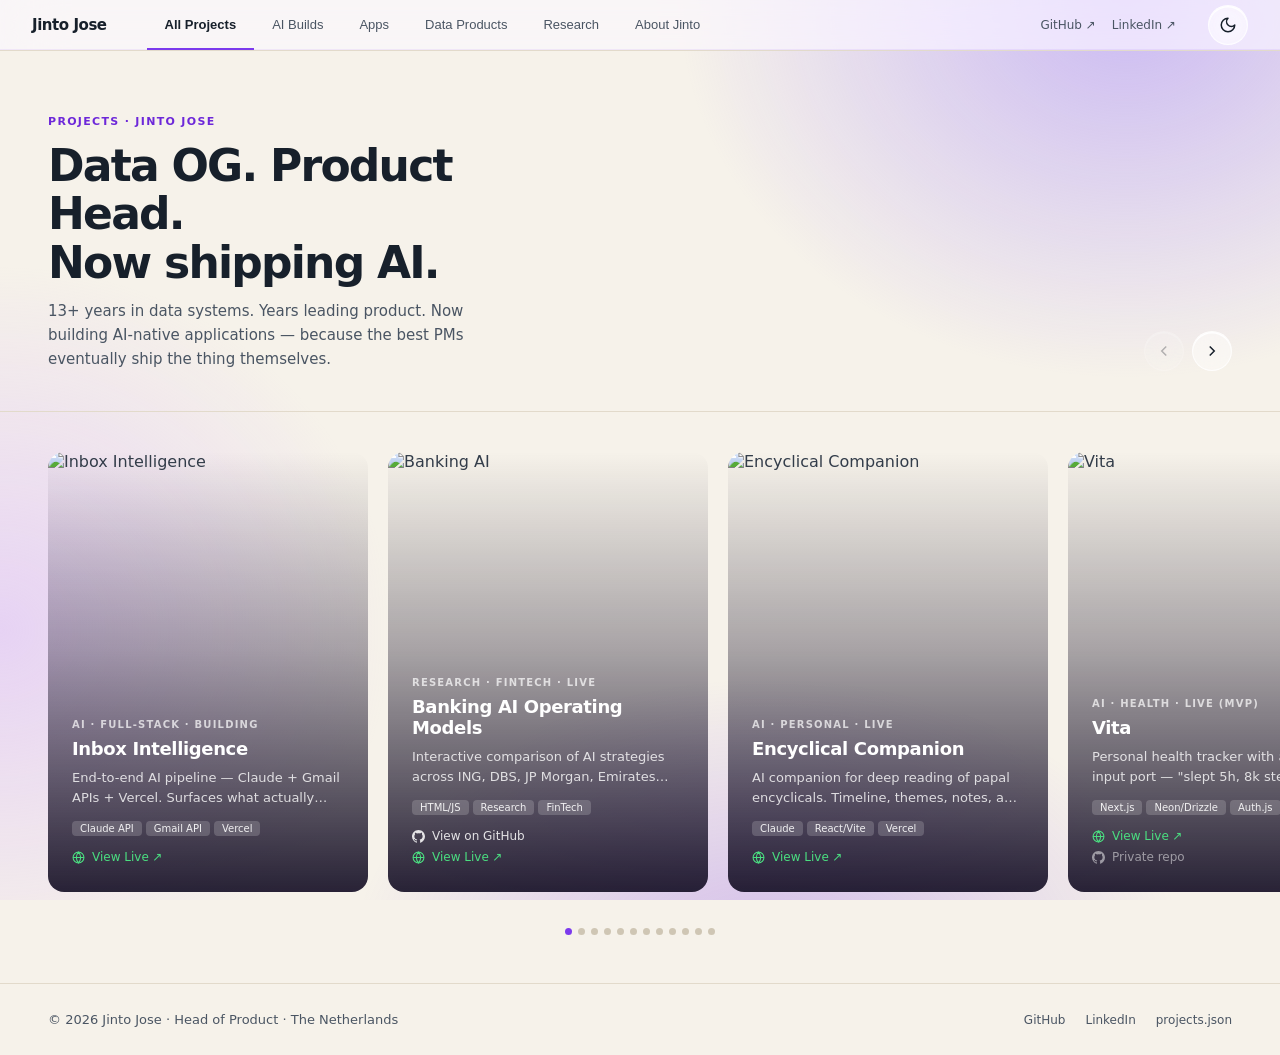
==== index.html @ 17888b18 "Apply Notio Spiritus Liquid Glass colour scheme with system-following light/dark toggle Recolour onl" ====
<!DOCTYPE html>
<html lang="en">
<head>
<meta charset="UTF-8">
<meta name="viewport" content="width=device-width, initial-scale=1.0">
<meta name="color-scheme" content="light dark">
<meta name="theme-color" content="#f6f2ea" media="(prefers-color-scheme: light)">
<meta name="theme-color" content="#0f0c18" media="(prefers-color-scheme: dark)">
<script>
(function(){var t;try{t=localStorage.getItem('jj-theme')}catch(e){}
if(t!=='light'&&t!=='dark')t=matchMedia('(prefers-color-scheme: dark)').matches?'dark':'light';
document.documentElement.setAttribute('data-theme',t);})();
</script>
<title>Jinto Jose — Portfolio</title>
<meta name="description" content="Head of Product · Data OG · AI-Native Builder. Portfolio of projects by Jinto Jose.">
<meta name="author" content="Jinto Jose">
<meta name="keywords" content="Head of Product, Data Product, AI, Machine Learning, Vercel, Claude API, FinTech, Netherlands, Portfolio">

<!-- Open Graph -->
<meta property="og:title" content="Jinto Jose — Portfolio">
<meta property="og:description" content="Head of Product with 13+ years in data. Now building AI-native applications with Claude API, Vercel and GitHub.">
<meta property="og:url" content="https://jintomjose.github.io">
<meta property="og:type" content="website">

<!-- Canonical -->
<link rel="canonical" href="https://jintomjose.github.io">

<!-- JSON-LD Structured Data -->
<script type="application/ld+json">
{
  "@context": "https://schema.org",
  "@graph": [
    {
      "@type": "Person",
      "@id": "https://jintomjose.github.io/#person",
      "name": "Jinto Jose",
      "jobTitle": "Head of Product",
      "description": "Head of Product with over 13 years in the data domain. Specialist in data product design, financial data systems, and AI-native application development.",
      "url": "https://jintomjose.github.io",
      "sameAs": [
        "https://github.com/jintomjose",
        "https://www.linkedin.com/in/jintojose"
      ],
      "knowsAbout": [
        "Data Product Design",
        "Product Management",
        "Financial Data Systems",
        "AI Application Development",
        "Claude API",
        "React",
        "Vercel",
        "Data Pipelines"
      ],
      "address": {
        "@type": "PostalAddress",
        "addressLocality": "The Netherlands",
        "addressCountry": "NL"
      }
    },
    {
      "@type": "ItemList",
      "name": "Jinto Jose — Projects",
      "description": "Portfolio of projects by Jinto Jose, Head of Product and AI-native builder.",
      "url": "https://jintomjose.github.io",
      "itemListElement": [
        {
          "@type": "ListItem",
          "position": 1,
          "item": {
            "@type": "SoftwareApplication",
            "name": "Inbox Intelligence",
            "description": "End-to-end AI pipeline that surfaces what actually matters from your inbox. Built with Claude API, Gmail API, and Vercel.",
            "applicationCategory": "AI Application",
            "operatingSystem": "Web",
            "url": "https://inbox-intelligence-testjj.vercel.app/",
            "author": { "@id": "https://jintomjose.github.io/#person" }
          }
        },
        {
          "@type": "ListItem",
          "position": 2,
          "item": {
            "@type": "SoftwareApplication",
            "name": "Banking AI Operating Models",
            "description": "Interactive research tool comparing AI Hub-and-Spoke operating models across ING, DBS, JP Morgan, Emirates NBD, Revolut, and Bank of America.",
            "applicationCategory": "Research Tool",
            "operatingSystem": "Web",
            "url": "https://banking-ai-comparison.vercel.app/",
            "codeRepository": "https://github.com/jintomjose/banking-ai-comparison",
            "author": { "@id": "https://jintomjose.github.io/#person" }
          }
        },
        {
          "@type": "ListItem",
          "position": 3,
          "item": {
            "@type": "SoftwareApplication",
            "name": "Encyclical Companion",
            "description": "AI-powered companion app for deep reading of papal encyclicals. Features timeline, themes, notes, and AI-powered study chat.",
            "applicationCategory": "AI Application",
            "operatingSystem": "Web",
            "url": "https://encyclical-companion.vercel.app/",
            "author": { "@id": "https://jintomjose.github.io/#person" }
          }
        },
        {
          "@type": "ListItem",
          "position": 4,
          "item": {
            "@type": "SoftwareApplication",
            "name": "Momentum",
            "description": "Habit tracker with one rule: only 3 habits. Constraint as product design for the over-optimised.",
            "applicationCategory": "Web Application",
            "operatingSystem": "Web",
            "url": "https://momentum-2-change.com",
            "author": { "@id": "https://jintomjose.github.io/#person" }
          }
        },
        {
          "@type": "ListItem",
          "position": 5,
          "item": {
            "@type": "SoftwareApplication",
            "name": "ReginaCaeliCreations",
            "description": "E-commerce site for a home baker selling rum-soaked Christmas plum cake, home-baked in The Hague. Hand-built static site on its own domain.",
            "applicationCategory": "Web Application",
            "operatingSystem": "Web",
            "url": "https://reginacaelicreations.com",
            "codeRepository": "https://github.com/jintomjose/ReginaCaeliCreations",
            "author": { "@id": "https://jintomjose.github.io/#person" }
          }
        },
        {
          "@type": "ListItem",
          "position": 6,
          "item": {
            "@type": "CreativeWork",
            "name": "Value at Risk — Data Product",
            "description": "Portfolio VaR as a consumable data product — discoverable, addressable, trustworthy, self-describing.",
            "codeRepository": "https://github.com/jintomjose/DataProduct-Value-At-Risk",
            "author": { "@id": "https://jintomjose.github.io/#person" }
          }
        },
        {
          "@type": "ListItem",
          "position": 7,
          "item": {
            "@type": "CreativeWork",
            "name": "Innovation Index for Dev Teams",
            "description": "Turns 'are we innovative?' into a measurable Product Owner KPI. Engineering culture as a data product.",
            "codeRepository": "https://github.com/jintomjose/DataProduct-Innovation-Index-4-DevTeams",
            "author": { "@id": "https://jintomjose.github.io/#person" }
          }
        },
        {
          "@type": "ListItem",
          "position": 8,
          "item": {
            "@type": "SoftwareApplication",
            "name": "Vita",
            "description": "Personal health tracker with a chat-first input port — plain sentences are parsed into structured data, then shown back as rings, trends and streaks.",
            "applicationCategory": "AI Application",
            "operatingSystem": "Web",
            "url": "https://vita-alpha-three.vercel.app",
            "author": { "@id": "https://jintomjose.github.io/#person" }
          }
        },
        {
          "@type": "ListItem",
          "position": 9,
          "item": {
            "@type": "SoftwareApplication",
            "name": "Womb Prayer Prep",
            "description": "Mobile-first PWA for a 280-day womb-prayer journey — a Malayalam devotional book transcribed and translated to English, fully bilingual, shared by two parents.",
            "applicationCategory": "Web Application",
            "operatingSystem": "Web",
            "url": "https://womb-prayer.web.app",
            "author": { "@id": "https://jintomjose.github.io/#person" }
          }
        },
        {
          "@type": "ListItem",
          "position": 10,
          "item": {
            "@type": "SoftwareApplication",
            "name": "Kids Crossword Puzzle",
            "description": "Trilingual crossword game for a family of three kids — English, Dutch and Malayalam, with difficulty tiers, image-and-audio clues, and a local leaderboard.",
            "applicationCategory": "GameApplication",
            "operatingSystem": "Web",
            "url": "https://kids-crossword-puzzle.vercel.app",
            "author": { "@id": "https://jintomjose.github.io/#person" }
          }
        }
      ]
    }
  ]
}
</script>
<style>
  /* THEME — Notio Spiritus Liquid Glass (Violet Light / Violet dark). Colours only; layout below is unchanged. */
  :root {
    color-scheme: light;
    --bg: #f6f2ea;
    --glow-1: rgba(167,139,250,.55); --glow-2: rgba(216,180,254,.50); --glow-3: rgba(124,58,237,.30);
    --bar: rgba(250,247,255,.66); --bar-hi: inset 0 -1px 0 rgba(124,58,237,.08);
    --line: #e2dacb; --line-strong: #cfc6b4;
    --strong: #17202b; --fg: #333d4a; --body: #4a5563; --tab: #4a5563; --tabh: #17202b;
    --accent: #7c3aed; --accent-text: #6d28d9;
    --glass: rgba(255,255,255,.45); --glass-line: rgba(255,255,255,.75); --glass-hi: inset 0 1.5px 0 rgba(255,255,255,.95);
    --afg: #17202b; --ahbg: #17202b; --ahfg: #fffdf8;
    --dot: #cfc6b4; --dot-on: #7c3aed;
    --tagbg: rgba(255,255,255,.18);
    --ov: linear-gradient(to bottom, transparent 0%, rgba(22,16,38,.35) 45%, rgba(22,16,38,.92) 100%);
    --pbg: #17202b; --pfg: #fffdf8; --pbg-h: #2e3a48;
    --sbg: rgba(255,253,248,.74); --sline: rgba(255,255,255,.85);
    --live: #4ade80;
  }
  @media (prefers-color-scheme: dark) {
    :root:not([data-theme="light"]) {
      color-scheme: dark;
      --bg: #0f0c18;
      --glow-1: rgba(124,58,237,.55); --glow-2: rgba(168,85,247,.32); --glow-3: rgba(91,33,182,.40);
      --bar: rgba(255,255,255,.10); --bar-hi: inset 0 -1px 0 rgba(255,255,255,.06);
      --line: rgba(255,255,255,.10); --line-strong: rgba(255,255,255,.18);
      --strong: #ffffff; --fg: #e5e7eb; --body: #aeb7c4; --tab: #aeb7c4; --tabh: #ffffff;
      --accent: #c084fc; --accent-text: #c084fc;
      --glass: rgba(255,255,255,.07); --glass-line: rgba(255,255,255,.16); --glass-hi: inset 0 1.5px 0 rgba(255,255,255,.22);
      --afg: #e5e7eb; --ahbg: #ffffff; --ahfg: #0f0c18;
      --dot: rgba(255,255,255,.20); --dot-on: #c084fc;
      --tagbg: rgba(192,132,252,.20);
      --ov: linear-gradient(to bottom, transparent 0%, rgba(15,12,24,.35) 45%, rgba(15,12,24,.92) 100%);
      --pbg: #ffffff; --pfg: #0f0c18; --pbg-h: #e5e7eb;
      --sbg: rgba(30,26,46,.66); --sline: rgba(255,255,255,.10);
    }
  }
  :root[data-theme="dark"] {
    color-scheme: dark;
    --bg: #0f0c18;
    --glow-1: rgba(124,58,237,.55); --glow-2: rgba(168,85,247,.32); --glow-3: rgba(91,33,182,.40);
    --bar: rgba(255,255,255,.10); --bar-hi: inset 0 -1px 0 rgba(255,255,255,.06);
    --line: rgba(255,255,255,.10); --line-strong: rgba(255,255,255,.18);
    --strong: #ffffff; --fg: #e5e7eb; --body: #aeb7c4; --tab: #aeb7c4; --tabh: #ffffff;
    --accent: #c084fc; --accent-text: #c084fc;
    --glass: rgba(255,255,255,.07); --glass-line: rgba(255,255,255,.16); --glass-hi: inset 0 1.5px 0 rgba(255,255,255,.22);
    --afg: #e5e7eb; --ahbg: #ffffff; --ahfg: #0f0c18;
    --dot: rgba(255,255,255,.20); --dot-on: #c084fc;
    --tagbg: rgba(192,132,252,.20);
    --ov: linear-gradient(to bottom, transparent 0%, rgba(15,12,24,.35) 45%, rgba(15,12,24,.92) 100%);
    --pbg: #ffffff; --pfg: #0f0c18; --pbg-h: #e5e7eb;
    --sbg: rgba(30,26,46,.66); --sline: rgba(255,255,255,.10);
  }

  * { box-sizing: border-box; margin: 0; padding: 0; }
  body { font-family: system-ui, -apple-system, sans-serif; background: var(--bg); color: var(--fg); }
  /* aurora field: three soft glows behind the page */
  body::before {
    content: ""; position: fixed; inset: 0; z-index: -1; pointer-events: none;
    background:
      radial-gradient(640px 540px at 88% 0%, var(--glow-1), transparent 70%),
      radial-gradient(560px 520px at 0% 70%, var(--glow-2), transparent 70%),
      radial-gradient(600px 420px at 60% 108%, var(--glow-3), transparent 70%);
  }
  a:focus-visible, button:focus-visible { outline: 3px solid var(--accent); outline-offset: 3px; border-radius: 6px; }

  /* TOPBAR */
  .p4-topbar {
    background: var(--bar);
    -webkit-backdrop-filter: blur(30px) saturate(1.6); backdrop-filter: blur(30px) saturate(1.6);
    border-bottom: 1px solid var(--line);
    box-shadow: var(--bar-hi);
    padding: 0 32px;
    display: flex;
    align-items: center;
    gap: 32px;
    position: sticky; top: 0; z-index: 100;
  }
  .p4-logo { font-size: 15px; font-weight: 800; padding: 16px 0; letter-spacing: -0.03em; margin-right: 8px; color: var(--strong); }
  .p4-tabs { display: flex; gap: 0; flex: 1; min-width: 0; overflow-x: auto; scrollbar-width: none; }
  .p4-tabs::-webkit-scrollbar { display: none; }
  .p4-tab {
    font-size: 13px; padding: 16px 18px; border: none; background: transparent;
    color: var(--tab); cursor: pointer; border-bottom: 2px solid transparent;
    transition: all 0.15s; white-space: nowrap;
  }
  .p4-tab:hover { color: var(--tabh); }
  .p4-tab.active { color: var(--strong); border-bottom-color: var(--accent); font-weight: 600; }
  .p4-topbar-right { display: flex; gap: 16px; margin-left: auto; align-items: center; }
  .p4-topbar-link { font-size: 12px; color: var(--tab); text-decoration: none; transition: color 0.15s; }
  .p4-topbar-link:hover { color: var(--tabh); }

  /* THEME TOGGLE */
  .p4-theme {
    width: 40px; height: 40px; border-radius: 50%; flex-shrink: 0;
    border: 1px solid var(--glass-line); background: var(--glass);
    -webkit-backdrop-filter: blur(18px) saturate(1.5); backdrop-filter: blur(18px) saturate(1.5);
    box-shadow: var(--glass-hi);
    display: flex; align-items: center; justify-content: center;
    cursor: pointer; color: var(--afg); transition: all 0.15s;
  }
  .p4-theme:hover { background: var(--ahbg); color: var(--ahfg); border-color: var(--ahbg); }
  .p4-theme .ic-sun, .p4-theme .ic-moon { display: none; }
  :root[data-theme="dark"] .p4-theme .ic-sun { display: block; }
  :root[data-theme="light"] .p4-theme .ic-moon { display: block; }

  /* HERO */
  .p4-hero {
    background: transparent;
    color: var(--fg);
    padding: 64px 48px 40px;
    display: flex;
    justify-content: space-between;
    align-items: flex-end;
    gap: 48px;
    border-bottom: 1px solid var(--line);
  }
  .p4-hero-left { max-width: 520px; }
  .p4-hero-label { font-size: 11px; text-transform: uppercase; letter-spacing: 0.12em; color: var(--accent-text); margin-bottom: 14px; font-weight: 600; }
  .p4-hero-h1 { font-size: 44px; font-weight: 700; letter-spacing: -0.04em; line-height: 1.1; color: var(--strong); }
  .p4-hero-p { font-size: 15px; color: var(--body); line-height: 1.6; margin-top: 12px; max-width: 440px; }
  .p4-hero-arrows { display: flex; gap: 8px; flex-shrink: 0; }
  .p4-arrow-btn {
    width: 40px; height: 40px; border-radius: 50%;
    border: 1px solid var(--glass-line); background: var(--glass);
    -webkit-backdrop-filter: blur(18px) saturate(1.5); backdrop-filter: blur(18px) saturate(1.5);
    box-shadow: var(--glass-hi);
    display: flex; align-items: center; justify-content: center;
    cursor: pointer; color: var(--afg);
    transition: all 0.15s;
  }
  .p4-arrow-btn:hover:not(:disabled) { background: var(--ahbg); color: var(--ahfg); border-color: var(--ahbg); }
  .p4-arrow-btn:disabled { opacity: 0.3; cursor: not-allowed; }

  /* CAROUSEL */
  .p4-carousel-wrap { padding: 40px 0 16px; overflow: hidden; }
  .p4-carousel-track {
    display: flex;
    gap: 20px;
    padding-left: 48px;
    transition: transform 0.4s cubic-bezier(0.25, 0.1, 0.25, 1);
    will-change: transform;
  }

  /* CARDS */
  .p4-gcard {
    flex-shrink: 0;
    width: 320px;
    border-radius: 16px;
    overflow: hidden;
    position: relative;
    min-height: 440px;
    cursor: default;
    display: block;
    text-decoration: none;
  }
  .p4-gcard img {
    position: absolute; inset: 0;
    width: 100%; height: 100%;
    object-fit: cover; object-position: center;
    transition: transform 0.4s ease;
  }
  .p4-gcard:hover img { transform: scale(1.05); }
  .p4-gcard-overlay {
    position: absolute; inset: 0;
    background: var(--ov);
  }
  .p4-gcard-body {
    position: absolute; bottom: 0; left: 0; right: 0;
    padding: 28px 24px;
    color: #fff;
  }
  .p4-gcard-type {
    font-size: 10px; text-transform: uppercase; letter-spacing: 0.12em;
    color: rgba(255,255,255,0.7); margin-bottom: 8px; font-weight: 600;
  }
  .p4-gcard-name { font-size: 18px; font-weight: 700; line-height: 1.2; margin-bottom: 8px; letter-spacing: -0.02em; }
  .p4-gcard-desc {
    font-size: 13px; color: rgba(255,255,255,0.8); line-height: 1.5; margin-bottom: 14px;
    display: -webkit-box; -webkit-line-clamp: 2; -webkit-box-orient: vertical; overflow: hidden;
  }
  .p4-gcard-stack { display: flex; flex-wrap: wrap; gap: 4px; margin-bottom: 14px; }
  .p4-gcard-tag { font-size: 10px; padding: 2px 8px; background: var(--tagbg); border-radius: 4px; color: rgba(255,255,255,0.9); backdrop-filter: blur(4px); }
  .p4-gcard-links { display: flex; flex-direction: column; gap: 7px; }
  .p4-gcard-cta {
    font-size: 12px; color: rgba(255,255,255,0.85); display: flex; align-items: center;
    gap: 7px; font-weight: 500; text-decoration: none; transition: color 0.15s;
  }
  .p4-gcard-cta:hover { color: #fff; }
  .p4-gcard-cta svg { flex-shrink: 0; transition: transform 0.2s; }
  .p4-gcard-cta:hover svg { transform: translateX(3px); }
  .p4-gcard-cta.live { color: var(--live); }
  .p4-gcard-cta.live:hover { color: #86efac; }
  .p4-gcard-cta.dim { color: rgba(255,255,255,0.5); cursor: default; pointer-events: none; }

  /* DOTS */
  .p4-dots { display: flex; justify-content: center; gap: 6px; padding: 20px 0 48px; }
  .p4-dot-btn { width: 7px; height: 7px; border-radius: 50%; border: none; background: var(--dot); cursor: pointer; padding: 0; transition: background 0.2s; }
  .p4-dot-btn.active { background: var(--dot-on); }

  /* FOOTER */
  .p4-footer {
    border-top: 1px solid var(--line);
    padding: 28px 48px;
    display: flex;
    justify-content: space-between;
    align-items: center;
  }
  .p4-footer-name { font-size: 13px; color: var(--tab); }
  .p4-footer-links { display: flex; gap: 20px; }
  .p4-footer-link { font-size: 12px; color: var(--tab); text-decoration: none; transition: color 0.15s; }
  .p4-footer-link:hover { color: var(--tabh); }

  /* ABOUT PANEL */
  .about-panel { display: none; padding: 80px 48px; max-width: 860px; }
  .about-panel.visible { display: block; }
  .about-kicker { font-size: 11px; text-transform: uppercase; letter-spacing: 0.14em; color: var(--accent-text); font-weight: 600; margin-bottom: 20px; }
  .about-name { font-size: 52px; font-weight: 800; letter-spacing: -0.04em; color: var(--strong); line-height: 1; margin-bottom: 8px; }
  .about-title { font-size: 18px; color: var(--body); font-weight: 400; margin-bottom: 40px; letter-spacing: -0.01em; }
  .about-divider { width: 40px; height: 2px; background: var(--accent); margin-bottom: 40px; }
  .about-bio { font-size: 17px; color: var(--body); line-height: 1.75; max-width: 620px; margin-bottom: 20px; }
  .about-bio strong { color: var(--strong); font-weight: 600; }
  .about-links { display: flex; gap: 12px; margin-top: 48px; flex-wrap: wrap; }
  .about-link {
    display: inline-flex; align-items: center; gap: 8px;
    padding: 12px 20px; border-radius: 8px; font-size: 13px; font-weight: 600;
    text-decoration: none; transition: all 0.15s; letter-spacing: -0.01em;
  }
  .about-link.primary { background: var(--pbg); color: var(--pfg); }
  .about-link.primary:hover { background: var(--pbg-h); }
  .about-link.secondary { background: var(--sbg); color: var(--body); border: 1px solid var(--sline); -webkit-backdrop-filter: blur(24px) saturate(1.4); backdrop-filter: blur(24px) saturate(1.4); }
  .about-link.secondary:hover { border-color: var(--line-strong); color: var(--strong); }
  .about-stats { display: flex; gap: 40px; margin-top: 56px; padding-top: 40px; border-top: 1px solid var(--line); }
  .about-stat-n { font-size: 36px; font-weight: 800; color: var(--strong); letter-spacing: -0.04em; line-height: 1; }
  .about-stat-l { font-size: 12px; color: var(--tab); margin-top: 6px; text-transform: uppercase; letter-spacing: 0.08em; }

  /* ACCESSIBILITY FALLBACKS */
  @media (prefers-reduced-transparency: reduce) {
    .p4-topbar, .p4-theme, .p4-arrow-btn, .about-link.secondary { -webkit-backdrop-filter: none; backdrop-filter: none; }
    .p4-topbar { background: var(--bg); }
  }
  @media (prefers-contrast: more) {
    .p4-theme, .p4-arrow-btn { background: var(--bg); border-color: var(--strong); }
    .p4-tab, .p4-topbar-link, .p4-footer-name, .p4-footer-link { color: var(--strong); }
  }
  @media (prefers-reduced-motion: reduce) {
    .p4-carousel-track, .p4-gcard img, .p4-gcard-cta svg { transition: none; }
  }

  /* MOBILE */
  @media (max-width: 640px) {
    .p4-topbar { padding: 0 16px; gap: 12px; }
    .p4-tabs { overflow-x: auto; scrollbar-width: none; -webkit-overflow-scrolling: touch; }
    .p4-tabs::-webkit-scrollbar { display: none; }
    .p4-tab { padding: 14px 12px; font-size: 12px; white-space: nowrap; }
    .p4-topbar-right { display: none; }
    .p4-theme { margin-left: auto; }

    .p4-hero { flex-direction: column; align-items: flex-start; padding: 32px 20px 24px; gap: 20px; }
    .p4-hero-h1 { font-size: 28px; }
    .p4-hero-p { font-size: 14px; }
    .p4-hero-arrows { align-self: flex-end; }

    .p4-carousel-wrap { padding: 24px 0 8px; }
    .p4-carousel-track { padding-left: 20px; gap: 12px; }
    .p4-gcard { width: calc(100vw - 48px); min-height: 380px; }

    .p4-footer { flex-direction: column; align-items: flex-start; gap: 12px; padding: 20px 20px; }

    .about-panel { padding: 40px 20px; }
    .about-name { font-size: 36px; }
    .about-bio { font-size: 15px; }
    .about-stats { flex-wrap: wrap; gap: 24px; }
    .about-stat-n { font-size: 28px; }
    .about-links { flex-direction: column; }
    .about-link { justify-content: center; }
  }
</style>
</head>
<body>

<!-- TOPBAR -->
<header role="banner">
<nav class="p4-topbar" aria-label="Main navigation">
  <div class="p4-logo">Jinto Jose</div>
  <div class="p4-tabs">
    <button class="p4-tab active" onclick="p4filter('all',this)">All Projects</button>
    <button class="p4-tab" onclick="p4filter('ai',this)">AI Builds</button>
    <button class="p4-tab" onclick="p4filter('web',this)">Apps</button>
    <button class="p4-tab" onclick="p4filter('data',this)">Data Products</button>
    <button class="p4-tab" onclick="p4filter('research',this)">Research</button>
    <button class="p4-tab" onclick="showAbout(this)">About Jinto</button>
  </div>
  <div class="p4-topbar-right">
    <a class="p4-topbar-link" href="https://github.com/jintomjose" target="_blank" rel="noopener" aria-label="Jinto Jose on GitHub">GitHub ↗</a>
    <a class="p4-topbar-link" href="https://www.linkedin.com/in/jintojose" target="_blank" rel="noopener" aria-label="Jinto Jose on LinkedIn">LinkedIn ↗</a>
  </div>
  <button class="p4-theme" id="p4-theme" type="button" aria-label="Switch theme">
    <svg class="ic-sun" width="18" height="18" viewBox="0 0 24 24" fill="none" stroke="currentColor" stroke-width="2" stroke-linecap="round" stroke-linejoin="round" aria-hidden="true"><circle cx="12" cy="12" r="4"/><path d="M12 2v2M12 20v2M4.93 4.93l1.41 1.41M17.66 17.66l1.41 1.41M2 12h2M20 12h2M4.93 19.07l1.41-1.41M17.66 6.34l1.41-1.41"/></svg>
    <svg class="ic-moon" width="18" height="18" viewBox="0 0 24 24" fill="none" stroke="currentColor" stroke-width="2" stroke-linecap="round" stroke-linejoin="round" aria-hidden="true"><path d="M12 3a6 6 0 0 0 9 9 9 9 0 1 1-9-9Z"/></svg>
  </button>
</nav>
</header>

<!-- HERO -->
<main id="main-content">
<section class="p4-hero" aria-label="Introduction">
  <div class="p4-hero-left">
    <p class="p4-hero-label">Projects · Jinto Jose</p>
    <h1 class="p4-hero-h1">Data OG. Product Head.<br>Now shipping AI.</h1>
    <p class="p4-hero-p">13+ years in data systems. Years leading product. Now building AI-native applications — because the best PMs eventually ship the thing themselves.</p>
  </div>
  <div class="p4-hero-arrows">
    <button class="p4-arrow-btn" id="p4-prev" onclick="p4scroll(-1)" disabled>
      <svg width="18" height="18" viewBox="0 0 24 24" fill="none" stroke="currentColor" stroke-width="2"><polyline points="15 18 9 12 15 6"/></svg>
    </button>
    <button class="p4-arrow-btn" id="p4-next" onclick="p4scroll(1)">
      <svg width="18" height="18" viewBox="0 0 24 24" fill="none" stroke="currentColor" stroke-width="2"><polyline points="9 18 15 12 9 6"/></svg>
    </button>
  </div>
</section>

<!-- CAROUSEL -->
<section aria-label="Project portfolio" class="p4-carousel-wrap">
  <ol class="p4-carousel-track" id="p4track" aria-label="Projects list">

    <!-- Inbox Intelligence -->
    <div class="p4-gcard" data-cat="ai">
      <img src="https://images.unsplash.com/photo-1557200134-90327ee9fafa?w=640&q=80" alt="Inbox Intelligence" loading="lazy"/>
      <div class="p4-gcard-overlay"></div>
      <div class="p4-gcard-body">
        <div class="p4-gcard-type">AI · Full-Stack · Building</div>
        <div class="p4-gcard-name">Inbox Intelligence</div>
        <div class="p4-gcard-desc">End-to-end AI pipeline — Claude + Gmail APIs + Vercel. Surfaces what actually matters from your inbox.</div>
        <div class="p4-gcard-stack">
          <span class="p4-gcard-tag">Claude API</span><span class="p4-gcard-tag">Gmail API</span><span class="p4-gcard-tag">Vercel</span>
        </div>
        <div class="p4-gcard-links">
          <a class="p4-gcard-cta live" href="https://inbox-intelligence-testjj.vercel.app/" target="_blank">
            <svg width="13" height="13" viewBox="0 0 24 24" fill="none" stroke="currentColor" stroke-width="2"><circle cx="12" cy="12" r="10"/><line x1="2" y1="12" x2="22" y2="12"/><path d="M12 2a15.3 15.3 0 0 1 4 10 15.3 15.3 0 0 1-4 10 15.3 15.3 0 0 1-4-10 15.3 15.3 0 0 1 4-10z"/></svg>
            View Live ↗
          </a>
        </div>
      </div>
    </div>

    <!-- Banking AI -->
    <div class="p4-gcard" data-cat="research">
      <img src="https://images.unsplash.com/photo-1554224155-6726b3ff858f?w=640&q=80" alt="Banking AI" loading="lazy"/>
      <div class="p4-gcard-overlay"></div>
      <div class="p4-gcard-body">
        <div class="p4-gcard-type">Research · FinTech · Live</div>
        <div class="p4-gcard-name">Banking AI Operating Models</div>
        <div class="p4-gcard-desc">Interactive comparison of AI strategies across ING, DBS, JP Morgan, Emirates NBD, Revolut & BofA.</div>
        <div class="p4-gcard-stack">
          <span class="p4-gcard-tag">HTML/JS</span><span class="p4-gcard-tag">Research</span><span class="p4-gcard-tag">FinTech</span>
        </div>
        <div class="p4-gcard-links">
          <a class="p4-gcard-cta" href="https://github.com/jintomjose/banking-ai-comparison" target="_blank">
            <svg width="13" height="13" viewBox="0 0 24 24" fill="currentColor"><path d="M12 0C5.37 0 0 5.37 0 12c0 5.3 3.44 9.8 8.2 11.38.6.1.82-.26.82-.58v-2.02c-3.34.72-4.04-1.6-4.04-1.6-.54-1.38-1.33-1.74-1.33-1.74-1.08-.74.08-.72.08-.72 1.2.08 1.83 1.23 1.83 1.23 1.06 1.82 2.8 1.3 3.48.99.1-.77.42-1.3.76-1.6-2.67-.3-5.47-1.33-5.47-5.93 0-1.3.47-2.38 1.23-3.22-.12-.3-.53-1.52.12-3.18 0 0 1-.32 3.3 1.23a11.5 11.5 0 0 1 3-.4c1.02 0 2.04.13 3 .4 2.28-1.55 3.28-1.23 3.28-1.23.66 1.66.24 2.88.12 3.18.77.84 1.23 1.92 1.23 3.22 0 4.6-2.8 5.63-5.48 5.92.43.37.82 1.1.82 2.22v3.3c0 .32.22.7.83.57C20.56 21.8 24 17.3 24 12c0-6.63-5.37-12-12-12z"/></svg>
            View on GitHub
          </a>
          <a class="p4-gcard-cta live" href="https://banking-ai-comparison.vercel.app/" target="_blank">
            <svg width="13" height="13" viewBox="0 0 24 24" fill="none" stroke="currentColor" stroke-width="2"><circle cx="12" cy="12" r="10"/><line x1="2" y1="12" x2="22" y2="12"/><path d="M12 2a15.3 15.3 0 0 1 4 10 15.3 15.3 0 0 1-4 10 15.3 15.3 0 0 1-4-10 15.3 15.3 0 0 1 4-10z"/></svg>
            View Live ↗
          </a>
        </div>
      </div>
    </div>

    <!-- Encyclical Companion -->
    <div class="p4-gcard" data-cat="ai">
      <img src="https://images.unsplash.com/photo-1481627834876-b7833e8f5570?w=640&q=80" alt="Encyclical Companion" loading="lazy"/>
      <div class="p4-gcard-overlay"></div>
      <div class="p4-gcard-body">
        <div class="p4-gcard-type">AI · Personal · Live</div>
        <div class="p4-gcard-name">Encyclical Companion</div>
        <div class="p4-gcard-desc">AI companion for deep reading of papal encyclicals. Timeline, themes, notes, and AI-powered study chat.</div>
        <div class="p4-gcard-stack">
          <span class="p4-gcard-tag">Claude</span><span class="p4-gcard-tag">React/Vite</span><span class="p4-gcard-tag">Vercel</span>
        </div>
        <div class="p4-gcard-links">
          <a class="p4-gcard-cta live" href="https://encyclical-companion.vercel.app/" target="_blank">
            <svg width="13" height="13" viewBox="0 0 24 24" fill="none" stroke="currentColor" stroke-width="2"><circle cx="12" cy="12" r="10"/><line x1="2" y1="12" x2="22" y2="12"/><path d="M12 2a15.3 15.3 0 0 1 4 10 15.3 15.3 0 0 1-4 10 15.3 15.3 0 0 1-4-10 15.3 15.3 0 0 1 4-10z"/></svg>
            View Live ↗
          </a>
        </div>
      </div>
    </div>

    <!-- Vita -->
    <div class="p4-gcard" data-cat="ai">
      <img src="https://images.unsplash.com/photo-1552674605-db6ffd4facb5?w=640&q=80" alt="Vita" loading="lazy"/>
      <div class="p4-gcard-overlay"></div>
      <div class="p4-gcard-body">
        <div class="p4-gcard-type">AI · Health · Live (MVP)</div>
        <div class="p4-gcard-name">Vita</div>
        <div class="p4-gcard-desc">Personal health tracker with a chat-first input port — "slept 5h, 8k steps" is parsed into structured data, then shown back as rings, trends and streaks.</div>
        <div class="p4-gcard-stack">
          <span class="p4-gcard-tag">Next.js</span><span class="p4-gcard-tag">Neon/Drizzle</span><span class="p4-gcard-tag">Auth.js</span><span class="p4-gcard-tag">Vercel</span>
        </div>
        <div class="p4-gcard-links">
          <a class="p4-gcard-cta live" href="https://vita-alpha-three.vercel.app" target="_blank">
            <svg width="13" height="13" viewBox="0 0 24 24" fill="none" stroke="currentColor" stroke-width="2"><circle cx="12" cy="12" r="10"/><line x1="2" y1="12" x2="22" y2="12"/><path d="M12 2a15.3 15.3 0 0 1 4 10 15.3 15.3 0 0 1-4 10 15.3 15.3 0 0 1-4-10 15.3 15.3 0 0 1 4-10z"/></svg>
            View Live ↗
          </a>
          <a class="p4-gcard-cta dim">
            <svg width="13" height="13" viewBox="0 0 24 24" fill="currentColor"><path d="M12 0C5.37 0 0 5.37 0 12c0 5.3 3.44 9.8 8.2 11.38.6.1.82-.26.82-.58v-2.02c-3.34.72-4.04-1.6-4.04-1.6-.54-1.38-1.33-1.74-1.33-1.74-1.08-.74.08-.72.08-.72 1.2.08 1.83 1.23 1.83 1.23 1.06 1.82 2.8 1.3 3.48.99.1-.77.42-1.3.76-1.6-2.67-.3-5.47-1.33-5.47-5.93 0-1.3.47-2.38 1.23-3.22-.12-.3-.53-1.52.12-3.18 0 0 1-.32 3.3 1.23a11.5 11.5 0 0 1 3-.4c1.02 0 2.04.13 3 .4 2.28-1.55 3.28-1.23 3.28-1.23.66 1.66.24 2.88.12 3.18.77.84 1.23 1.92 1.23 3.22 0 4.6-2.8 5.63-5.48 5.92.43.37.82 1.1.82 2.22v3.3c0 .32.22.7.83.57C20.56 21.8 24 17.3 24 12c0-6.63-5.37-12-12-12z"/></svg>
            Private repo
          </a>
        </div>
      </div>
    </div>

    <!-- Value at Risk -->
    <div class="p4-gcard" data-cat="data">
      <img src="https://images.unsplash.com/photo-1611974789855-9c2a0a7236a3?w=640&q=80" alt="Value at Risk" loading="lazy"/>
      <div class="p4-gcard-overlay"></div>
      <div class="p4-gcard-body">
        <div class="p4-gcard-type">Data Product · Finance</div>
        <div class="p4-gcard-name">Value at Risk</div>
        <div class="p4-gcard-desc">Portfolio VaR as a consumable data product — discoverable, addressable, trustworthy, self-describing.</div>
        <div class="p4-gcard-stack">
          <span class="p4-gcard-tag">Data Product</span><span class="p4-gcard-tag">Finance</span><span class="p4-gcard-tag">Risk</span>
        </div>
        <div class="p4-gcard-links">
          <a class="p4-gcard-cta" href="https://github.com/jintomjose/DataProduct-Value-At-Risk" target="_blank">
            <svg width="13" height="13" viewBox="0 0 24 24" fill="currentColor"><path d="M12 0C5.37 0 0 5.37 0 12c0 5.3 3.44 9.8 8.2 11.38.6.1.82-.26.82-.58v-2.02c-3.34.72-4.04-1.6-4.04-1.6-.54-1.38-1.33-1.74-1.33-1.74-1.08-.74.08-.72.08-.72 1.2.08 1.83 1.23 1.83 1.23 1.06 1.82 2.8 1.3 3.48.99.1-.77.42-1.3.76-1.6-2.67-.3-5.47-1.33-5.47-5.93 0-1.3.47-2.38 1.23-3.22-.12-.3-.53-1.52.12-3.18 0 0 1-.32 3.3 1.23a11.5 11.5 0 0 1 3-.4c1.02 0 2.04.13 3 .4 2.28-1.55 3.28-1.23 3.28-1.23.66 1.66.24 2.88.12 3.18.77.84 1.23 1.92 1.23 3.22 0 4.6-2.8 5.63-5.48 5.92.43.37.82 1.1.82 2.22v3.3c0 .32.22.7.83.57C20.56 21.8 24 17.3 24 12c0-6.63-5.37-12-12-12z"/></svg>
            View on GitHub
          </a>
          <a class="p4-gcard-cta dim">
            <svg width="13" height="13" viewBox="0 0 24 24" fill="none" stroke="currentColor" stroke-width="2"><circle cx="12" cy="12" r="10"/><line x1="2" y1="12" x2="22" y2="12"/><path d="M12 2a15.3 15.3 0 0 1 4 10 15.3 15.3 0 0 1-4 10 15.3 15.3 0 0 1-4-10 15.3 15.3 0 0 1 4-10z"/></svg>
            No live deploy
          </a>
        </div>
      </div>
    </div>

    <!-- Daily PnL -->
    <div class="p4-gcard" data-cat="data">
      <img src="https://images.unsplash.com/photo-1543286386-713bdd548da4?w=640&q=80" alt="Daily PnL" loading="lazy"/>
      <div class="p4-gcard-overlay"></div>
      <div class="p4-gcard-body">
        <div class="p4-gcard-type">Data Product · Finance · Private</div>
        <div class="p4-gcard-name">Daily PnL</div>
        <div class="p4-gcard-desc">Real-time profit & loss as a self-describing data asset. Built for financial decision-makers, not analysts.</div>
        <div class="p4-gcard-stack">
          <span class="p4-gcard-tag">Data Product</span><span class="p4-gcard-tag">Analytics</span>
        </div>
        <div class="p4-gcard-links">
          <a class="p4-gcard-cta dim">
            <svg width="13" height="13" viewBox="0 0 24 24" fill="currentColor"><path d="M12 0C5.37 0 0 5.37 0 12c0 5.3 3.44 9.8 8.2 11.38.6.1.82-.26.82-.58v-2.02c-3.34.72-4.04-1.6-4.04-1.6-.54-1.38-1.33-1.74-1.33-1.74-1.08-.74.08-.72.08-.72 1.2.08 1.83 1.23 1.83 1.23 1.06 1.82 2.8 1.3 3.48.99.1-.77.42-1.3.76-1.6-2.67-.3-5.47-1.33-5.47-5.93 0-1.3.47-2.38 1.23-3.22-.12-.3-.53-1.52.12-3.18 0 0 1-.32 3.3 1.23a11.5 11.5 0 0 1 3-.4c1.02 0 2.04.13 3 .4 2.28-1.55 3.28-1.23 3.28-1.23.66 1.66.24 2.88.12 3.18.77.84 1.23 1.92 1.23 3.22 0 4.6-2.8 5.63-5.48 5.92.43.37.82 1.1.82 2.22v3.3c0 .32.22.7.83.57C20.56 21.8 24 17.3 24 12c0-6.63-5.37-12-12-12z"/></svg>
            Private repo
          </a>
          <a class="p4-gcard-cta dim">
            <svg width="13" height="13" viewBox="0 0 24 24" fill="none" stroke="currentColor" stroke-width="2"><circle cx="12" cy="12" r="10"/><line x1="2" y1="12" x2="22" y2="12"/><path d="M12 2a15.3 15.3 0 0 1 4 10 15.3 15.3 0 0 1-4 10 15.3 15.3 0 0 1-4-10 15.3 15.3 0 0 1 4-10z"/></svg>
            No live deploy
          </a>
        </div>
      </div>
    </div>

    <!-- Innovation Index -->
    <div class="p4-gcard" data-cat="data">
      <img src="https://images.unsplash.com/photo-1522071820081-009f0129c71c?w=640&q=80" alt="Innovation Index" loading="lazy"/>
      <div class="p4-gcard-overlay"></div>
      <div class="p4-gcard-body">
        <div class="p4-gcard-type">Data Product · Org Intelligence</div>
        <div class="p4-gcard-name">Innovation Index</div>
        <div class="p4-gcard-desc">Turns "are we innovative?" into a measurable Product Owner KPI. Engineering culture as a data product.</div>
        <div class="p4-gcard-stack">
          <span class="p4-gcard-tag">Data Product</span><span class="p4-gcard-tag">PO KPIs</span>
        </div>
        <div class="p4-gcard-links">
          <a class="p4-gcard-cta" href="https://github.com/jintomjose/DataProduct-Innovation-Index-4-DevTeams" target="_blank">
            <svg width="13" height="13" viewBox="0 0 24 24" fill="currentColor"><path d="M12 0C5.37 0 0 5.37 0 12c0 5.3 3.44 9.8 8.2 11.38.6.1.82-.26.82-.58v-2.02c-3.34.72-4.04-1.6-4.04-1.6-.54-1.38-1.33-1.74-1.33-1.74-1.08-.74.08-.72.08-.72 1.2.08 1.83 1.23 1.83 1.23 1.06 1.82 2.8 1.3 3.48.99.1-.77.42-1.3.76-1.6-2.67-.3-5.47-1.33-5.47-5.93 0-1.3.47-2.38 1.23-3.22-.12-.3-.53-1.52.12-3.18 0 0 1-.32 3.3 1.23a11.5 11.5 0 0 1 3-.4c1.02 0 2.04.13 3 .4 2.28-1.55 3.28-1.23 3.28-1.23.66 1.66.24 2.88.12 3.18.77.84 1.23 1.92 1.23 3.22 0 4.6-2.8 5.63-5.48 5.92.43.37.82 1.1.82 2.22v3.3c0 .32.22.7.83.57C20.56 21.8 24 17.3 24 12c0-6.63-5.37-12-12-12z"/></svg>
            View on GitHub
          </a>
          <a class="p4-gcard-cta dim">
            <svg width="13" height="13" viewBox="0 0 24 24" fill="none" stroke="currentColor" stroke-width="2"><circle cx="12" cy="12" r="10"/><line x1="2" y1="12" x2="22" y2="12"/><path d="M12 2a15.3 15.3 0 0 1 4 10 15.3 15.3 0 0 1-4 10 15.3 15.3 0 0 1-4-10 15.3 15.3 0 0 1 4-10z"/></svg>
            No live deploy
          </a>
        </div>
      </div>
    </div>

    <!-- Notio Spiritus -->
    <div class="p4-gcard" data-cat="web">
      <img src="https://notiospiritus.org/favicon.png" alt="Notio Spiritus" loading="lazy" style="object-fit:contain;background:#000;"/>
      <div class="p4-gcard-overlay"></div>
      <div class="p4-gcard-body">
        <div class="p4-gcard-type">App Studio · Netherlands</div>
        <div class="p4-gcard-name">Notio Spiritus</div>
        <div class="p4-gcard-desc">Independent app studio building EU-hosted, privacy-first products that respect your time and your data. Home of Momentum — more in the works.</div>
        <div class="p4-gcard-stack">
          <span class="p4-gcard-tag">App Studio</span><span class="p4-gcard-tag">Privacy-first</span><span class="p4-gcard-tag">EU-hosted</span>
        </div>
        <div class="p4-gcard-links">
          <a class="p4-gcard-cta live" href="https://notiospiritus.org" target="_blank">
            <svg width="13" height="13" viewBox="0 0 24 24" fill="none" stroke="currentColor" stroke-width="2"><circle cx="12" cy="12" r="10"/><line x1="2" y1="12" x2="22" y2="12"/><path d="M12 2a15.3 15.3 0 0 1 4 10 15.3 15.3 0 0 1-4 10 15.3 15.3 0 0 1-4-10 15.3 15.3 0 0 1 4-10z"/></svg>
            View Live ↗
          </a>
          <a class="p4-gcard-cta" href="https://www.instagram.com/notio.spiritus" target="_blank" style="color:rgba(255,255,255,0.7);">
            <svg width="13" height="13" viewBox="0 0 24 24" fill="none" stroke="currentColor" stroke-width="2" stroke-linecap="round" stroke-linejoin="round"><rect x="2" y="2" width="20" height="20" rx="5" ry="5"/><circle cx="12" cy="12" r="4"/><circle cx="17.5" cy="6.5" r="0.5" fill="currentColor" stroke="none"/></svg>
            Instagram ↗
          </a>
        </div>
      </div>
    </div>

    <!-- Momentum -->
    <div class="p4-gcard" data-cat="web">
      <img src="https://images.unsplash.com/photo-1544716278-ca5e3f4abd8c?w=640&q=80" alt="Momentum" loading="lazy"/>
      <div class="p4-gcard-overlay"></div>
      <div class="p4-gcard-body">
        <div class="p4-gcard-type">Web App · Productivity</div>
        <div class="p4-gcard-name">Momentum</div>
        <div class="p4-gcard-desc">Habit tracker with one rule: only 3 habits. Constraint as product design — now on a fully-owned stack (React · Supabase · Vercel), an installable PWA with an autonomous activation agent. A Notio Spiritus product.</div>
        <div class="p4-gcard-stack">
          <span class="p4-gcard-tag">React</span><span class="p4-gcard-tag">Supabase</span><span class="p4-gcard-tag">PWA</span><span class="p4-gcard-tag">Vercel</span>
        </div>
        <div class="p4-gcard-links">
          <a class="p4-gcard-cta live" href="https://momentum-2-change.com" target="_blank">
            <svg width="13" height="13" viewBox="0 0 24 24" fill="none" stroke="currentColor" stroke-width="2"><circle cx="12" cy="12" r="10"/><line x1="2" y1="12" x2="22" y2="12"/><path d="M12 2a15.3 15.3 0 0 1 4 10 15.3 15.3 0 0 1-4 10 15.3 15.3 0 0 1-4-10 15.3 15.3 0 0 1 4-10z"/></svg>
            View Live ↗
          </a>
          <a class="p4-gcard-cta" href="https://www.instagram.com/momentum.app.3" target="_blank" style="color:rgba(255,255,255,0.7);">
            <svg width="13" height="13" viewBox="0 0 24 24" fill="none" stroke="currentColor" stroke-width="2" stroke-linecap="round" stroke-linejoin="round"><rect x="2" y="2" width="20" height="20" rx="5" ry="5"/><circle cx="12" cy="12" r="4"/><circle cx="17.5" cy="6.5" r="0.5" fill="currentColor" stroke="none"/></svg>
            Instagram ↗
          </a>
        </div>
      </div>
    </div>

    <!-- ReginaCaeliCreations -->
    <div class="p4-gcard" data-cat="web">
      <img src="https://images.unsplash.com/photo-1578985545062-69928b1d9587?w=640&q=80" alt="ReginaCaeliCreations" loading="lazy"/>
      <div class="p4-gcard-overlay"></div>
      <div class="p4-gcard-body">
        <div class="p4-gcard-type">Web App · E-Commerce · Personal</div>
        <div class="p4-gcard-name">ReginaCaeliCreations</div>
        <div class="p4-gcard-desc">E-commerce site for a home baker — rum-soaked Christmas plum cake, home-baked in The Hague. Migrated off Base44 to a hand-built static site on its own domain. Real product, real user — and it's family.</div>
        <div class="p4-gcard-stack">
          <span class="p4-gcard-tag">Web App</span><span class="p4-gcard-tag">E-commerce</span><span class="p4-gcard-tag">Vercel</span>
        </div>
        <div class="p4-gcard-links">
          <a class="p4-gcard-cta" href="https://github.com/jintomjose/ReginaCaeliCreations" target="_blank">
            <svg width="13" height="13" viewBox="0 0 24 24" fill="currentColor"><path d="M12 0C5.37 0 0 5.37 0 12c0 5.3 3.44 9.8 8.2 11.38.6.1.82-.26.82-.58v-2.02c-3.34.72-4.04-1.6-4.04-1.6-.54-1.38-1.33-1.74-1.33-1.74-1.08-.74.08-.72.08-.72 1.2.08 1.83 1.23 1.83 1.23 1.06 1.82 2.8 1.3 3.48.99.1-.77.42-1.3.76-1.6-2.67-.3-5.47-1.33-5.47-5.93 0-1.3.47-2.38 1.23-3.22-.12-.3-.53-1.52.12-3.18 0 0 1-.32 3.3 1.23a11.5 11.5 0 0 1 3-.4c1.02 0 2.04.13 3 .4 2.28-1.55 3.28-1.23 3.28-1.23.66 1.66.24 2.88.12 3.18.77.84 1.23 1.92 1.23 3.22 0 4.6-2.8 5.63-5.48 5.92.43.37.82 1.1.82 2.22v3.3c0 .32.22.7.83.57C20.56 21.8 24 17.3 24 12c0-6.63-5.37-12-12-12z"/></svg>
            View on GitHub
          </a>
          <a class="p4-gcard-cta live" href="https://reginacaelicreations.com" target="_blank">
            <svg width="13" height="13" viewBox="0 0 24 24" fill="none" stroke="currentColor" stroke-width="2"><circle cx="12" cy="12" r="10"/><line x1="2" y1="12" x2="22" y2="12"/><path d="M12 2a15.3 15.3 0 0 1 4 10 15.3 15.3 0 0 1-4 10 15.3 15.3 0 0 1-4-10 15.3 15.3 0 0 1 4-10z"/></svg>
            View Live ↗
          </a>
          <a class="p4-gcard-cta" href="https://www.instagram.com/ReginaCaeliCreations" target="_blank" style="color:rgba(255,255,255,0.7);">
            <svg width="13" height="13" viewBox="0 0 24 24" fill="none" stroke="currentColor" stroke-width="2" stroke-linecap="round" stroke-linejoin="round"><rect x="2" y="2" width="20" height="20" rx="5" ry="5"/><circle cx="12" cy="12" r="4"/><circle cx="17.5" cy="6.5" r="0.5" fill="currentColor" stroke="none"/></svg>
            Instagram ↗
          </a>
        </div>
      </div>
    </div>

    <!-- Womb Prayer Prep -->
    <div class="p4-gcard" data-cat="web">
      <img src="https://images.unsplash.com/photo-1476703993599-0035a21b17a9?w=640&q=80" alt="Womb Prayer Prep" loading="lazy"/>
      <div class="p4-gcard-overlay"></div>
      <div class="p4-gcard-body">
        <div class="p4-gcard-type">App · Faith · Live</div>
        <div class="p4-gcard-name">Womb Prayer Prep</div>
        <div class="p4-gcard-desc">Mobile-first PWA for a 280-day womb-prayer journey — a Malayalam devotional book transcribed and translated to English, fully bilingual, two parents sharing one journey. Shipped and in use.</div>
        <div class="p4-gcard-stack">
          <span class="p4-gcard-tag">React/Vite</span><span class="p4-gcard-tag">TypeScript</span><span class="p4-gcard-tag">Firebase</span><span class="p4-gcard-tag">PWA</span>
        </div>
        <div class="p4-gcard-links">
          <a class="p4-gcard-cta live" href="https://womb-prayer.web.app" target="_blank">
            <svg width="13" height="13" viewBox="0 0 24 24" fill="none" stroke="currentColor" stroke-width="2"><circle cx="12" cy="12" r="10"/><line x1="2" y1="12" x2="22" y2="12"/><path d="M12 2a15.3 15.3 0 0 1 4 10 15.3 15.3 0 0 1-4 10 15.3 15.3 0 0 1-4-10 15.3 15.3 0 0 1 4-10z"/></svg>
            View Live ↗
          </a>
          <a class="p4-gcard-cta dim">
            <svg width="13" height="13" viewBox="0 0 24 24" fill="currentColor"><path d="M12 0C5.37 0 0 5.37 0 12c0 5.3 3.44 9.8 8.2 11.38.6.1.82-.26.82-.58v-2.02c-3.34.72-4.04-1.6-4.04-1.6-.54-1.38-1.33-1.74-1.33-1.74-1.08-.74.08-.72.08-.72 1.2.08 1.83 1.23 1.83 1.23 1.06 1.82 2.8 1.3 3.48.99.1-.77.42-1.3.76-1.6-2.67-.3-5.47-1.33-5.47-5.93 0-1.3.47-2.38 1.23-3.22-.12-.3-.53-1.52.12-3.18 0 0 1-.32 3.3 1.23a11.5 11.5 0 0 1 3-.4c1.02 0 2.04.13 3 .4 2.28-1.55 3.28-1.23 3.28-1.23.66 1.66.24 2.88.12 3.18.77.84 1.23 1.92 1.23 3.22 0 4.6-2.8 5.63-5.48 5.92.43.37.82 1.1.82 2.22v3.3c0 .32.22.7.83.57C20.56 21.8 24 17.3 24 12c0-6.63-5.37-12-12-12z"/></svg>
            Private repo
          </a>
        </div>
      </div>
    </div>

    <!-- Kids Crossword Puzzle -->
    <div class="p4-gcard" data-cat="web">
      <img src="https://images.unsplash.com/photo-1499332347742-4946bddc7d94?w=640&q=80" alt="Kids Crossword Puzzle" loading="lazy"/>
      <div class="p4-gcard-overlay"></div>
      <div class="p4-gcard-body">
        <div class="p4-gcard-type">App · Family · Live</div>
        <div class="p4-gcard-name">Kids Crossword Puzzle</div>
        <div class="p4-gcard-desc">Trilingual crossword game for a family of three kids — English, Dutch and Malayalam, with difficulty tiers, image-and-audio clues for the youngest, and a simple local leaderboard.</div>
        <div class="p4-gcard-stack">
          <span class="p4-gcard-tag">React</span><span class="p4-gcard-tag">Vite</span><span class="p4-gcard-tag">i18n</span>
        </div>
        <div class="p4-gcard-links">
          <a class="p4-gcard-cta live" href="https://kids-crossword-puzzle.vercel.app" target="_blank">
            <svg width="13" height="13" viewBox="0 0 24 24" fill="none" stroke="currentColor" stroke-width="2"><circle cx="12" cy="12" r="10"/><line x1="2" y1="12" x2="22" y2="12"/><path d="M12 2a15.3 15.3 0 0 1 4 10 15.3 15.3 0 0 1-4 10 15.3 15.3 0 0 1-4-10 15.3 15.3 0 0 1 4-10z"/></svg>
            View Live ↗
          </a>
          <a class="p4-gcard-cta dim">
            <svg width="13" height="13" viewBox="0 0 24 24" fill="currentColor"><path d="M12 0C5.37 0 0 5.37 0 12c0 5.3 3.44 9.8 8.2 11.38.6.1.82-.26.82-.58v-2.02c-3.34.72-4.04-1.6-4.04-1.6-.54-1.38-1.33-1.74-1.33-1.74-1.08-.74.08-.72.08-.72 1.2.08 1.83 1.23 1.83 1.23 1.06 1.82 2.8 1.3 3.48.99.1-.77.42-1.3.76-1.6-2.67-.3-5.47-1.33-5.47-5.93 0-1.3.47-2.38 1.23-3.22-.12-.3-.53-1.52.12-3.18 0 0 1-.32 3.3 1.23a11.5 11.5 0 0 1 3-.4c1.02 0 2.04.13 3 .4 2.28-1.55 3.28-1.23 3.28-1.23.66 1.66.24 2.88.12 3.18.77.84 1.23 1.92 1.23 3.22 0 4.6-2.8 5.63-5.48 5.92.43.37.82 1.1.82 2.22v3.3c0 .32.22.7.83.57C20.56 21.8 24 17.3 24 12c0-6.63-5.37-12-12-12z"/></svg>
            Private repo
          </a>
        </div>
      </div>
    </div>

  </ol>
</section>

<!-- DOTS -->
<div class="p4-dots" id="p4dots"></div>

<!-- ABOUT PANEL -->
<section class="about-panel" id="aboutPanel" aria-label="About Jinto Jose">
  <div class="about-kicker">Head of Product · The Netherlands · 2026</div>
  <div class="about-name">Jinto Jose</div>
  <div class="about-title">Head of Product &nbsp;·&nbsp; Data Domain &nbsp;·&nbsp; AI-Native Builder</div>
  <div class="about-divider"></div>

  <p class="about-bio">
    I spent <strong>over 13 years in the data domain</strong> — architecting pipelines, building financial data systems, and turning raw data into decisions. That gave me something most product people don't have: I think in systems, not features.
  </p>
  <p class="about-bio">
    From there I moved into <strong>product leadership</strong> — leading teams, shipping roadmaps, and bridging the gap between data intelligence and business outcomes across financial institutions and enterprise organisations.
  </p>
  <p class="about-bio">
    Now I'm in a third chapter: <strong>building AI-native applications</strong> from scratch. Claude API, Vercel, GitHub — the stack that makes a product person genuinely dangerous. I'm not just speccing products for engineers anymore. I'm shipping them myself.
  </p>

  <div class="about-links">
    <a class="about-link primary" href="https://github.com/jintomjose" target="_blank">
      <svg width="15" height="15" viewBox="0 0 24 24" fill="currentColor"><path d="M12 0C5.37 0 0 5.37 0 12c0 5.3 3.44 9.8 8.2 11.38.6.1.82-.26.82-.58v-2.02c-3.34.72-4.04-1.6-4.04-1.6-.54-1.38-1.33-1.74-1.33-1.74-1.08-.74.08-.72.08-.72 1.2.08 1.83 1.23 1.83 1.23 1.06 1.82 2.8 1.3 3.48.99.1-.77.42-1.3.76-1.6-2.67-.3-5.47-1.33-5.47-5.93 0-1.3.47-2.38 1.23-3.22-.12-.3-.53-1.52.12-3.18 0 0 1-.32 3.3 1.23a11.5 11.5 0 0 1 3-.4c1.02 0 2.04.13 3 .4 2.28-1.55 3.28-1.23 3.28-1.23.66 1.66.24 2.88.12 3.18.77.84 1.23 1.92 1.23 3.22 0 4.6-2.8 5.63-5.48 5.92.43.37.82 1.1.82 2.22v3.3c0 .32.22.7.83.57C20.56 21.8 24 17.3 24 12c0-6.63-5.37-12-12-12z"/></svg>
      View GitHub
    </a>
    <a class="about-link secondary" href="https://www.linkedin.com/in/jintojose" target="_blank">
      <svg width="15" height="15" viewBox="0 0 24 24" fill="currentColor"><path d="M20.447 20.452h-3.554v-5.569c0-1.328-.027-3.037-1.852-3.037-1.853 0-2.136 1.445-2.136 2.939v5.667H9.351V9h3.414v1.561h.046c.477-.9 1.637-1.85 3.37-1.85 3.601 0 4.267 2.37 4.267 5.455v6.286zM5.337 7.433a2.062 2.062 0 0 1-2.063-2.065 2.064 2.064 0 1 1 2.063 2.065zm1.782 13.019H3.555V9h3.564v11.452zM22.225 0H1.771C.792 0 0 .774 0 1.729v20.542C0 23.227.792 24 1.771 24h20.451C23.2 24 24 23.227 24 22.271V1.729C24 .774 23.2 0 22.222 0h.003z"/></svg>
      Connect on LinkedIn
    </a>
  </div>

  <div class="about-stats">
    <div>
      <div class="about-stat-n">13+</div>
      <div class="about-stat-l">Years in Data</div>
    </div>
    <div>
      <div class="about-stat-n">15</div>
      <div class="about-stat-l">Projects</div>
    </div>
    <div>
      <div class="about-stat-n">9</div>
      <div class="about-stat-l">Live Deployments</div>
    </div>
    <div>
      <div class="about-stat-n">4</div>
      <div class="about-stat-l">Domains</div>
    </div>
  </div>
</section>
</main>

<!-- FOOTER -->
<footer class="p4-footer" role="contentinfo">
  <small class="p4-footer-name">© 2026 Jinto Jose · Head of Product · The Netherlands</small>
  <div class="p4-footer-links">
    <a class="p4-footer-link" href="https://github.com/jintomjose" target="_blank" rel="noopener" aria-label="GitHub profile">GitHub</a>
    <a class="p4-footer-link" href="https://www.linkedin.com/in/jintojose" target="_blank" rel="noopener" aria-label="LinkedIn profile">LinkedIn</a>
    <a class="p4-footer-link" href="/projects.json" aria-label="Machine-readable projects data">projects.json</a>
  </div>
</footer>

<script>
let p4idx = 0;

function p4getCards() {
  return Array.from(document.querySelectorAll('#p4track .p4-gcard'))
    .filter(c => c.style.display !== 'none');
}

function p4cardWidth() { return 320 + 20; }

function p4update() {
  const track = document.getElementById('p4track');
  track.style.transform = `translateX(-${p4idx * p4cardWidth()}px)`;
  document.getElementById('p4-prev').disabled = p4idx === 0;
  const cards = p4getCards();
  document.getElementById('p4-next').disabled = p4idx >= cards.length - 3;
  document.querySelectorAll('.p4-dot-btn').forEach((d, i) => {
    d.classList.toggle('active', i === p4idx);
  });
}

function p4scroll(dir) {
  const cards = p4getCards();
  p4idx = Math.max(0, Math.min(p4idx + dir, cards.length - 1));
  p4update();
}

function p4initDots() {
  const cards = p4getCards();
  const dotsEl = document.getElementById('p4dots');
  dotsEl.innerHTML = '';
  cards.forEach((_, i) => {
    const d = document.createElement('button');
    d.className = 'p4-dot-btn' + (i === 0 ? ' active' : '');
    d.setAttribute('aria-label', `Go to project ${i + 1}`);
    d.onclick = () => { p4idx = i; p4update(); };
    dotsEl.appendChild(d);
  });
  p4idx = 0;
  p4update();
}

function showProjectView() {
  document.getElementById('aboutPanel').classList.remove('visible');
  document.querySelector('.p4-hero').style.display = '';
  document.querySelector('.p4-carousel-wrap').style.display = '';
  document.getElementById('p4dots').style.display = '';
}

function showAbout(btn) {
  document.querySelectorAll('.p4-tab').forEach(t => t.classList.remove('active'));
  btn.classList.add('active');
  document.querySelector('.p4-hero').style.display = 'none';
  document.querySelector('.p4-carousel-wrap').style.display = 'none';
  document.getElementById('p4dots').style.display = 'none';
  document.getElementById('aboutPanel').classList.add('visible');
}

function p4filter(cat, btn) {
  showProjectView();
  document.querySelectorAll('.p4-tab').forEach(t => t.classList.remove('active'));
  btn.classList.add('active');
  document.querySelectorAll('#p4track .p4-gcard').forEach(c => {
    c.style.display = (cat === 'all' || c.dataset.cat === cat) ? 'block' : 'none';
  });
  p4idx = 0;
  setTimeout(p4initDots, 10);
}

document.addEventListener('DOMContentLoaded', p4initDots);

// Theme toggle: follows the system setting until the visitor picks one
(function() {
  var root = document.documentElement, btn = document.getElementById('p4-theme');
  var mq = matchMedia('(prefers-color-scheme: dark)');
  function label() { btn.setAttribute('aria-label', root.getAttribute('data-theme') === 'dark' ? 'Switch to light theme' : 'Switch to dark theme'); }
  function stored() { try { var t = localStorage.getItem('jj-theme'); return t === 'light' || t === 'dark' ? t : null; } catch (e) { return null; } }
  btn.addEventListener('click', function() {
    var next = root.getAttribute('data-theme') === 'dark' ? 'light' : 'dark';
    root.setAttribute('data-theme', next);
    try { localStorage.setItem('jj-theme', next); } catch (e) {}
    label();
  });
  mq.addEventListener('change', function(e) {
    if (!stored()) { root.setAttribute('data-theme', e.matches ? 'dark' : 'light'); label(); }
  });
  label();
})();

// Touch swipe support
(function() {
  let startX = 0;
  const track = document.getElementById('p4track');
  track.addEventListener('touchstart', e => { startX = e.touches[0].clientX; }, { passive: true });
  track.addEventListener('touchend', e => {
    const dx = e.changedTouches[0].clientX - startX;
    if (Math.abs(dx) > 40) p4scroll(dx < 0 ? 1 : -1);
  }, { passive: true });
})();
</script>
</body>
</html>
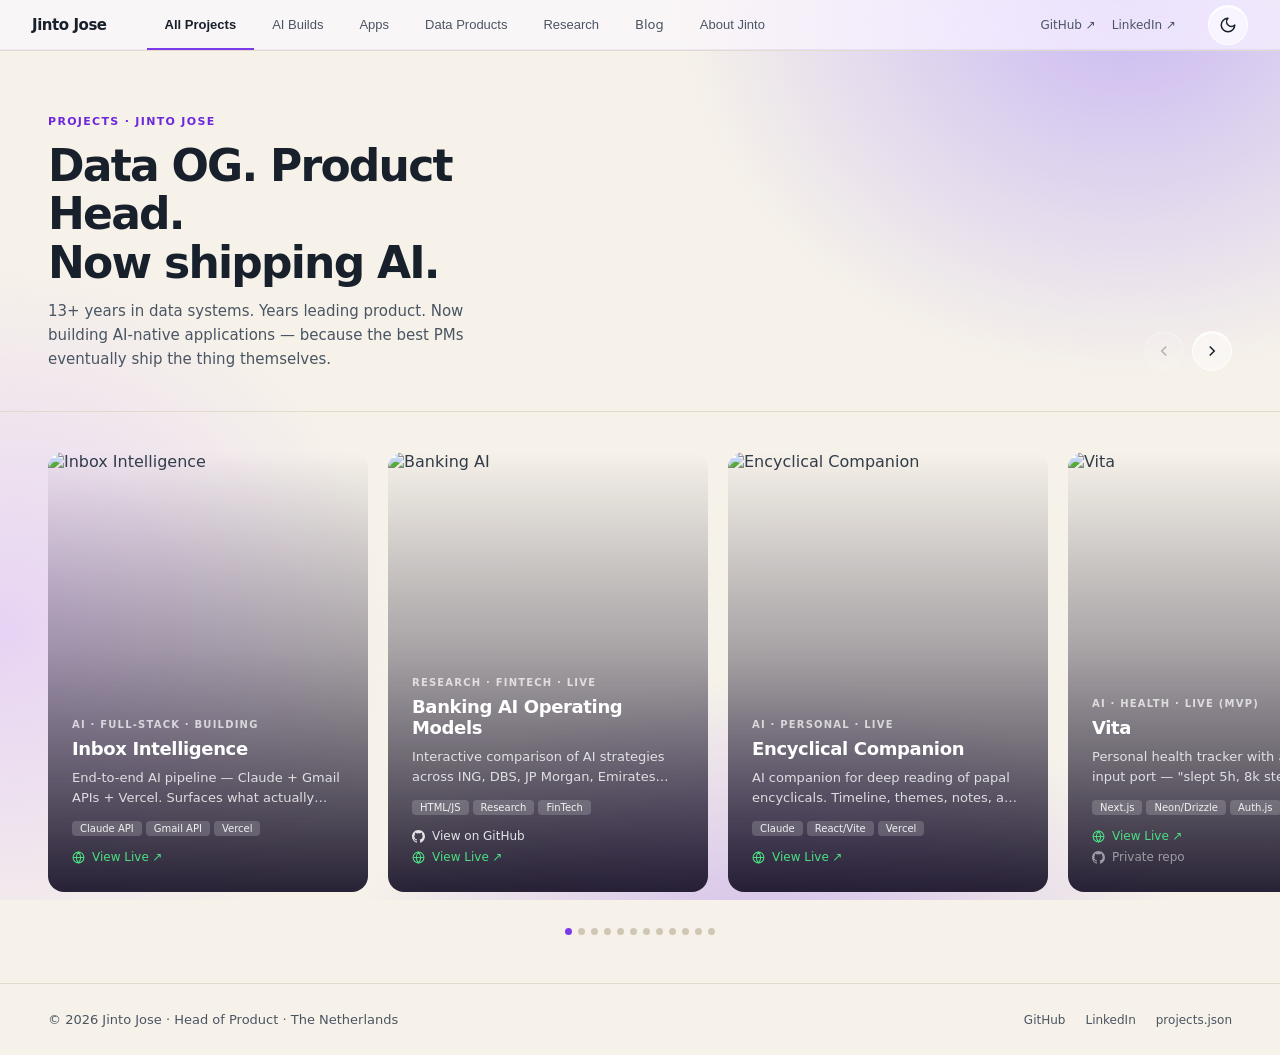
==== commit dab752b3: "Add blog scaffold: timeline archive, Markdown build, RSS - Blog tab on the portfolio linking to /blo" ====
--- a/index.html
+++ b/index.html
@@ -282,6 +282,7 @@
     color: var(--tab); cursor: pointer; border-bottom: 2px solid transparent;
     transition: all 0.15s; white-space: nowrap;
   }
+  a.p4-tab { text-decoration: none; }
   .p4-tab:hover { color: var(--tabh); }
   .p4-tab.active { color: var(--strong); border-bottom-color: var(--accent); font-weight: 600; }
   .p4-topbar-right { display: flex; gap: 16px; margin-left: auto; align-items: center; }
@@ -487,6 +488,7 @@
     <button class="p4-tab" onclick="p4filter('web',this)">Apps</button>
     <button class="p4-tab" onclick="p4filter('data',this)">Data Products</button>
     <button class="p4-tab" onclick="p4filter('research',this)">Research</button>
+    <a class="p4-tab" href="/blog/">Blog</a>
     <button class="p4-tab" onclick="showAbout(this)">About Jinto</button>
   </div>
   <div class="p4-topbar-right">
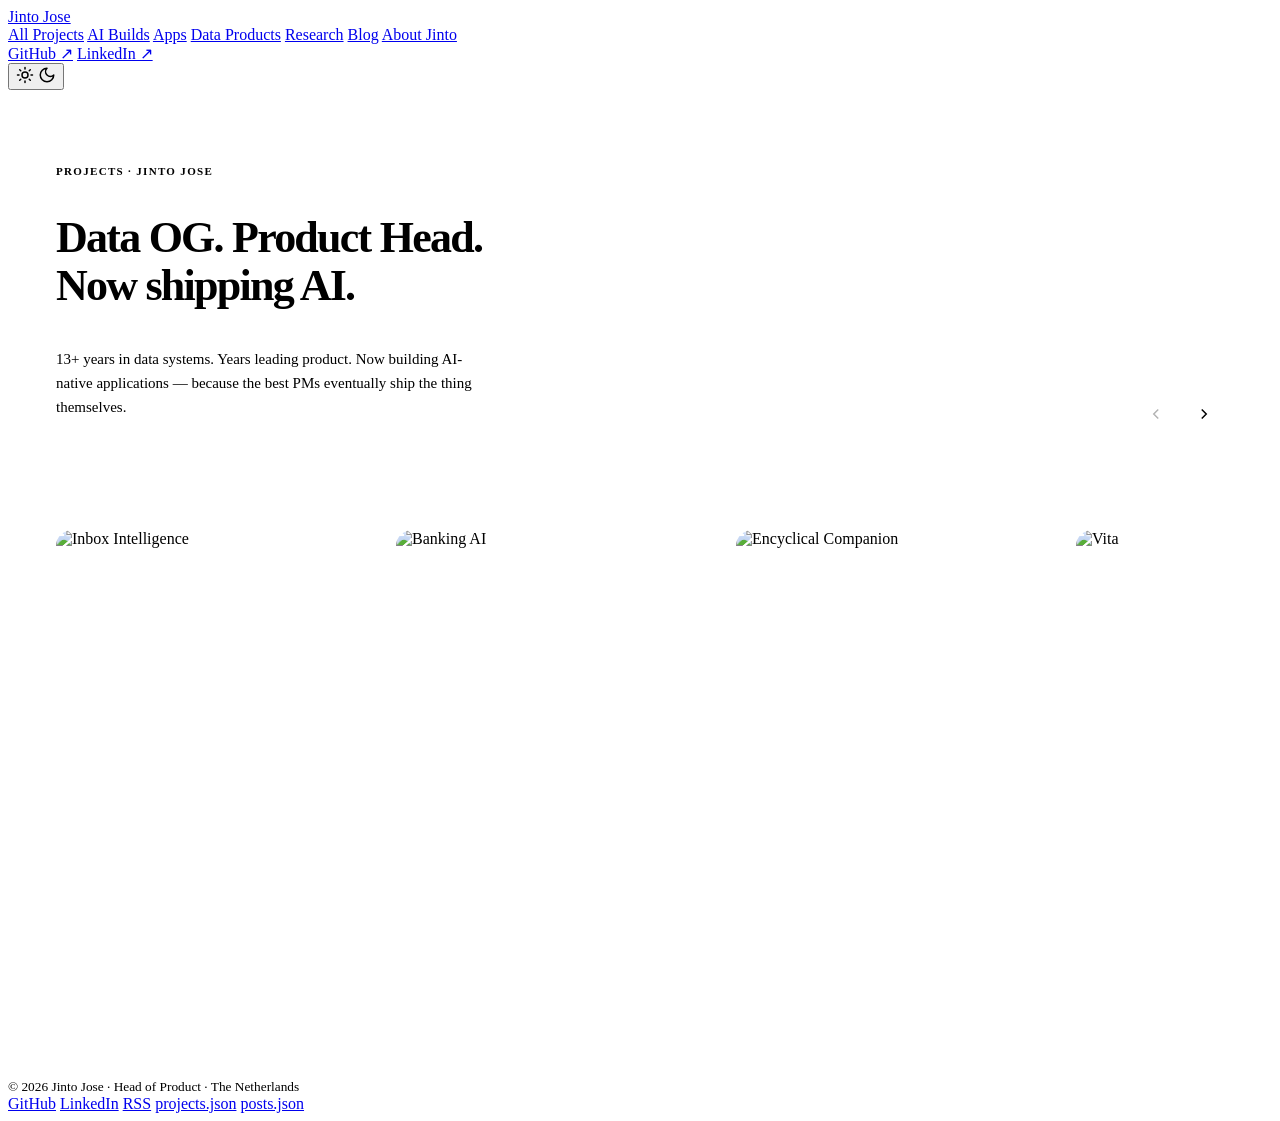
==== commit 43c1a10c: "Move the blog archive into a Blog tab on the main page - Blog is a tab like About: archive with pinn" ====
--- a/index.html
+++ b/index.html
@@ -24,6 +24,7 @@
 
 <!-- Canonical -->
 <link rel="canonical" href="https://jintomjose.github.io">
+<link rel="alternate" type="application/rss+xml" title="Jinto Jose — Blog" href="https://jintomjose.github.io/blog/feed.xml">
 
 <!-- JSON-LD Structured Data -->
 <script type="application/ld+json">
@@ -196,113 +197,9 @@
   ]
 }
 </script>
+<link rel="stylesheet" href="/assets/site.css">
+<script defer src="/assets/site.js"></script>
 <style>
-  /* THEME — Notio Spiritus Liquid Glass (Violet Light / Violet dark). Colours only; layout below is unchanged. */
-  :root {
-    color-scheme: light;
-    --bg: #f6f2ea;
-    --glow-1: rgba(167,139,250,.55); --glow-2: rgba(216,180,254,.50); --glow-3: rgba(124,58,237,.30);
-    --bar: rgba(250,247,255,.66); --bar-hi: inset 0 -1px 0 rgba(124,58,237,.08);
-    --line: #e2dacb; --line-strong: #cfc6b4;
-    --strong: #17202b; --fg: #333d4a; --body: #4a5563; --tab: #4a5563; --tabh: #17202b;
-    --accent: #7c3aed; --accent-text: #6d28d9;
-    --glass: rgba(255,255,255,.45); --glass-line: rgba(255,255,255,.75); --glass-hi: inset 0 1.5px 0 rgba(255,255,255,.95);
-    --afg: #17202b; --ahbg: #17202b; --ahfg: #fffdf8;
-    --dot: #cfc6b4; --dot-on: #7c3aed;
-    --tagbg: rgba(255,255,255,.18);
-    --ov: linear-gradient(to bottom, transparent 0%, rgba(22,16,38,.35) 45%, rgba(22,16,38,.92) 100%);
-    --pbg: #17202b; --pfg: #fffdf8; --pbg-h: #2e3a48;
-    --sbg: rgba(255,253,248,.74); --sline: rgba(255,255,255,.85);
-    --live: #4ade80;
-  }
-  @media (prefers-color-scheme: dark) {
-    :root:not([data-theme="light"]) {
-      color-scheme: dark;
-      --bg: #0f0c18;
-      --glow-1: rgba(124,58,237,.55); --glow-2: rgba(168,85,247,.32); --glow-3: rgba(91,33,182,.40);
-      --bar: rgba(255,255,255,.10); --bar-hi: inset 0 -1px 0 rgba(255,255,255,.06);
-      --line: rgba(255,255,255,.10); --line-strong: rgba(255,255,255,.18);
-      --strong: #ffffff; --fg: #e5e7eb; --body: #aeb7c4; --tab: #aeb7c4; --tabh: #ffffff;
-      --accent: #c084fc; --accent-text: #c084fc;
-      --glass: rgba(255,255,255,.07); --glass-line: rgba(255,255,255,.16); --glass-hi: inset 0 1.5px 0 rgba(255,255,255,.22);
-      --afg: #e5e7eb; --ahbg: #ffffff; --ahfg: #0f0c18;
-      --dot: rgba(255,255,255,.20); --dot-on: #c084fc;
-      --tagbg: rgba(192,132,252,.20);
-      --ov: linear-gradient(to bottom, transparent 0%, rgba(15,12,24,.35) 45%, rgba(15,12,24,.92) 100%);
-      --pbg: #ffffff; --pfg: #0f0c18; --pbg-h: #e5e7eb;
-      --sbg: rgba(30,26,46,.66); --sline: rgba(255,255,255,.10);
-    }
-  }
-  :root[data-theme="dark"] {
-    color-scheme: dark;
-    --bg: #0f0c18;
-    --glow-1: rgba(124,58,237,.55); --glow-2: rgba(168,85,247,.32); --glow-3: rgba(91,33,182,.40);
-    --bar: rgba(255,255,255,.10); --bar-hi: inset 0 -1px 0 rgba(255,255,255,.06);
-    --line: rgba(255,255,255,.10); --line-strong: rgba(255,255,255,.18);
-    --strong: #ffffff; --fg: #e5e7eb; --body: #aeb7c4; --tab: #aeb7c4; --tabh: #ffffff;
-    --accent: #c084fc; --accent-text: #c084fc;
-    --glass: rgba(255,255,255,.07); --glass-line: rgba(255,255,255,.16); --glass-hi: inset 0 1.5px 0 rgba(255,255,255,.22);
-    --afg: #e5e7eb; --ahbg: #ffffff; --ahfg: #0f0c18;
-    --dot: rgba(255,255,255,.20); --dot-on: #c084fc;
-    --tagbg: rgba(192,132,252,.20);
-    --ov: linear-gradient(to bottom, transparent 0%, rgba(15,12,24,.35) 45%, rgba(15,12,24,.92) 100%);
-    --pbg: #ffffff; --pfg: #0f0c18; --pbg-h: #e5e7eb;
-    --sbg: rgba(30,26,46,.66); --sline: rgba(255,255,255,.10);
-  }
-
-  * { box-sizing: border-box; margin: 0; padding: 0; }
-  body { font-family: system-ui, -apple-system, sans-serif; background: var(--bg); color: var(--fg); }
-  /* aurora field: three soft glows behind the page */
-  body::before {
-    content: ""; position: fixed; inset: 0; z-index: -1; pointer-events: none;
-    background:
-      radial-gradient(640px 540px at 88% 0%, var(--glow-1), transparent 70%),
-      radial-gradient(560px 520px at 0% 70%, var(--glow-2), transparent 70%),
-      radial-gradient(600px 420px at 60% 108%, var(--glow-3), transparent 70%);
-  }
-  a:focus-visible, button:focus-visible { outline: 3px solid var(--accent); outline-offset: 3px; border-radius: 6px; }
-
-  /* TOPBAR */
-  .p4-topbar {
-    background: var(--bar);
-    -webkit-backdrop-filter: blur(30px) saturate(1.6); backdrop-filter: blur(30px) saturate(1.6);
-    border-bottom: 1px solid var(--line);
-    box-shadow: var(--bar-hi);
-    padding: 0 32px;
-    display: flex;
-    align-items: center;
-    gap: 32px;
-    position: sticky; top: 0; z-index: 100;
-  }
-  .p4-logo { font-size: 15px; font-weight: 800; padding: 16px 0; letter-spacing: -0.03em; margin-right: 8px; color: var(--strong); }
-  .p4-tabs { display: flex; gap: 0; flex: 1; min-width: 0; overflow-x: auto; scrollbar-width: none; }
-  .p4-tabs::-webkit-scrollbar { display: none; }
-  .p4-tab {
-    font-size: 13px; padding: 16px 18px; border: none; background: transparent;
-    color: var(--tab); cursor: pointer; border-bottom: 2px solid transparent;
-    transition: all 0.15s; white-space: nowrap;
-  }
-  a.p4-tab { text-decoration: none; }
-  .p4-tab:hover { color: var(--tabh); }
-  .p4-tab.active { color: var(--strong); border-bottom-color: var(--accent); font-weight: 600; }
-  .p4-topbar-right { display: flex; gap: 16px; margin-left: auto; align-items: center; }
-  .p4-topbar-link { font-size: 12px; color: var(--tab); text-decoration: none; transition: color 0.15s; }
-  .p4-topbar-link:hover { color: var(--tabh); }
-
-  /* THEME TOGGLE */
-  .p4-theme {
-    width: 40px; height: 40px; border-radius: 50%; flex-shrink: 0;
-    border: 1px solid var(--glass-line); background: var(--glass);
-    -webkit-backdrop-filter: blur(18px) saturate(1.5); backdrop-filter: blur(18px) saturate(1.5);
-    box-shadow: var(--glass-hi);
-    display: flex; align-items: center; justify-content: center;
-    cursor: pointer; color: var(--afg); transition: all 0.15s;
-  }
-  .p4-theme:hover { background: var(--ahbg); color: var(--ahfg); border-color: var(--ahbg); }
-  .p4-theme .ic-sun, .p4-theme .ic-moon { display: none; }
-  :root[data-theme="dark"] .p4-theme .ic-sun { display: block; }
-  :root[data-theme="light"] .p4-theme .ic-moon { display: block; }
-
   /* HERO */
   .p4-hero {
     background: transparent;
@@ -396,19 +293,6 @@
   .p4-dots { display: flex; justify-content: center; gap: 6px; padding: 20px 0 48px; }
   .p4-dot-btn { width: 7px; height: 7px; border-radius: 50%; border: none; background: var(--dot); cursor: pointer; padding: 0; transition: background 0.2s; }
   .p4-dot-btn.active { background: var(--dot-on); }
-
-  /* FOOTER */
-  .p4-footer {
-    border-top: 1px solid var(--line);
-    padding: 28px 48px;
-    display: flex;
-    justify-content: space-between;
-    align-items: center;
-  }
-  .p4-footer-name { font-size: 13px; color: var(--tab); }
-  .p4-footer-links { display: flex; gap: 20px; }
-  .p4-footer-link { font-size: 12px; color: var(--tab); text-decoration: none; transition: color 0.15s; }
-  .p4-footer-link:hover { color: var(--tabh); }
 
   /* ABOUT PANEL */
   .about-panel { display: none; padding: 80px 48px; max-width: 860px; }
@@ -433,28 +317,46 @@
   .about-stat-n { font-size: 36px; font-weight: 800; color: var(--strong); letter-spacing: -0.04em; line-height: 1; }
   .about-stat-l { font-size: 12px; color: var(--tab); margin-top: 6px; text-transform: uppercase; letter-spacing: 0.08em; }
 
+  /* BLOG PANEL (generated markup between the BUILD:BLOG markers) */
+  .blog-panel { display: none; padding: 64px 48px 80px; max-width: 860px; }
+  .blog-panel.visible { display: block; }
+  .blog-panel [hidden] { display: none !important; }
+  .bl-title { font-size: 44px; font-weight: 700; letter-spacing: -0.04em; line-height: 1.1; color: var(--strong); }
+  .bl-intro { font-size: 15px; color: var(--body); line-height: 1.6; margin: 12px 0 28px; max-width: 480px; }
+  .bl-intro a { color: var(--accent-text); font-weight: 600; text-decoration: none; }
+  .bl-filters { display: flex; gap: 6px; flex-wrap: wrap; align-items: center; margin-bottom: 14px; }
+  .bl-chip { font: inherit; font-size: 12px; padding: 6px 13px; border-radius: 999px; cursor: pointer; color: var(--body); background: var(--glass); border: 1px solid var(--glass-line); box-shadow: var(--glass-hi); -webkit-backdrop-filter: blur(18px) saturate(1.5); backdrop-filter: blur(18px) saturate(1.5); transition: all 0.15s; }
+  .bl-chip:hover { color: var(--strong); }
+  .bl-chip.on { background: var(--pbg); color: var(--pfg); border-color: var(--pbg); }
+  .bl-search { margin-left: auto; font: inherit; font-size: 12px; padding: 7px 14px; border-radius: 999px; color: var(--strong); min-width: 180px; background: var(--glass); border: 1px solid var(--glass-line); box-shadow: var(--glass-hi); -webkit-backdrop-filter: blur(18px) saturate(1.5); backdrop-filter: blur(18px) saturate(1.5); }
+  .bl-search::placeholder { color: var(--tab); }
+  .bl-search:focus-visible, .bl-chip:focus-visible, .bl-row:focus-visible { outline: 3px solid var(--accent); outline-offset: 3px; border-radius: 6px; }
+  .bl-month { font-size: 11px; text-transform: uppercase; letter-spacing: 0.12em; color: var(--accent-text); font-weight: 600; margin: 26px 0 6px; }
+  .bl-row { display: grid; grid-template-columns: 62px 1fr auto; gap: 14px; padding: 15px 0; border-top: 1px solid var(--line); align-items: baseline; text-decoration: none; }
+  .bl-d { font-size: 12px; color: var(--tab); font-variant-numeric: tabular-nums; }
+  .bl-d.pin { color: var(--accent-text); font-weight: 600; text-transform: uppercase; letter-spacing: 0.08em; font-size: 10px; }
+  .bl-h { font-size: 17px; font-weight: 700; letter-spacing: -0.02em; line-height: 1.25; color: var(--strong); }
+  .bl-x { font-size: 13.5px; color: var(--body); line-height: 1.5; margin-top: 4px; }
+  .bl-m { font-size: 11px; color: var(--tab); white-space: nowrap; }
+  .bl-row:hover .bl-h { color: var(--accent-text); }
+  .bl-tag { font-size: 10px; padding: 2px 8px; background: var(--chip-bg); color: var(--accent-text); border-radius: 4px; font-weight: 600; vertical-align: middle; }
+  .bl-empty { color: var(--body); line-height: 1.6; padding: 24px 0; }
+  .bl-empty strong { color: var(--strong); font-size: 18px; }
+  .bl-empty a { color: var(--accent-text); font-weight: 600; text-decoration: none; }
+
   /* ACCESSIBILITY FALLBACKS */
   @media (prefers-reduced-transparency: reduce) {
-    .p4-topbar, .p4-theme, .p4-arrow-btn, .about-link.secondary { -webkit-backdrop-filter: none; backdrop-filter: none; }
-    .p4-topbar { background: var(--bg); }
+    .p4-arrow-btn, .about-link.secondary { -webkit-backdrop-filter: none; backdrop-filter: none; }
   }
   @media (prefers-contrast: more) {
-    .p4-theme, .p4-arrow-btn { background: var(--bg); border-color: var(--strong); }
-    .p4-tab, .p4-topbar-link, .p4-footer-name, .p4-footer-link { color: var(--strong); }
+    .p4-arrow-btn { background: var(--bg); border-color: var(--strong); }
   }
   @media (prefers-reduced-motion: reduce) {
-    .p4-carousel-track, .p4-gcard img, .p4-gcard-cta svg { transition: none; }
+    .p4-carousel-track, .p4-gcard img, .p4-gcard-cta svg, .bl-chip { transition: none; }
   }
 
   /* MOBILE */
   @media (max-width: 640px) {
-    .p4-topbar { padding: 0 16px; gap: 12px; }
-    .p4-tabs { overflow-x: auto; scrollbar-width: none; -webkit-overflow-scrolling: touch; }
-    .p4-tabs::-webkit-scrollbar { display: none; }
-    .p4-tab { padding: 14px 12px; font-size: 12px; white-space: nowrap; }
-    .p4-topbar-right { display: none; }
-    .p4-theme { margin-left: auto; }
-
     .p4-hero { flex-direction: column; align-items: flex-start; padding: 32px 20px 24px; gap: 20px; }
     .p4-hero-h1 { font-size: 28px; }
     .p4-hero-p { font-size: 14px; }
@@ -464,7 +366,11 @@
     .p4-carousel-track { padding-left: 20px; gap: 12px; }
     .p4-gcard { width: calc(100vw - 48px); min-height: 380px; }
 
-    .p4-footer { flex-direction: column; align-items: flex-start; gap: 12px; padding: 20px 20px; }
+    .blog-panel { padding: 32px 20px 48px; }
+    .bl-title { font-size: 28px; }
+    .bl-search { margin-left: 0; width: 100%; }
+    .bl-row { grid-template-columns: 48px 1fr; gap: 10px; }
+    .bl-m { display: none; }
 
     .about-panel { padding: 40px 20px; }
     .about-name { font-size: 36px; }
@@ -478,29 +384,30 @@
 </head>
 <body>
 
-<!-- TOPBAR -->
+<!-- BUILD:HEADER -->
 <header role="banner">
-<nav class="p4-topbar" aria-label="Main navigation">
-  <div class="p4-logo">Jinto Jose</div>
-  <div class="p4-tabs">
-    <button class="p4-tab active" onclick="p4filter('all',this)">All Projects</button>
-    <button class="p4-tab" onclick="p4filter('ai',this)">AI Builds</button>
-    <button class="p4-tab" onclick="p4filter('web',this)">Apps</button>
-    <button class="p4-tab" onclick="p4filter('data',this)">Data Products</button>
-    <button class="p4-tab" onclick="p4filter('research',this)">Research</button>
-    <a class="p4-tab" href="/blog/">Blog</a>
-    <button class="p4-tab" onclick="showAbout(this)">About Jinto</button>
+<nav class="topbar" aria-label="Main navigation">
+  <a class="logo" href="/">Jinto Jose</a>
+  <div class="tabs">
+    <a class="tab active" href="/" data-view="all" data-label="All Projects" aria-current="page">All Projects</a>
+    <a class="tab" href="/#ai" data-view="ai" data-label="AI Builds">AI Builds</a>
+    <a class="tab" href="/#web" data-view="web" data-label="Apps">Apps</a>
+    <a class="tab" href="/#data" data-view="data" data-label="Data Products">Data Products</a>
+    <a class="tab" href="/#research" data-view="research" data-label="Research">Research</a>
+    <a class="tab" href="/#blog" data-view="blog" data-label="Blog">Blog</a>
+    <a class="tab" href="/#about" data-view="about" data-label="About Jinto">About Jinto</a>
   </div>
-  <div class="p4-topbar-right">
-    <a class="p4-topbar-link" href="https://github.com/jintomjose" target="_blank" rel="noopener" aria-label="Jinto Jose on GitHub">GitHub ↗</a>
-    <a class="p4-topbar-link" href="https://www.linkedin.com/in/jintojose" target="_blank" rel="noopener" aria-label="Jinto Jose on LinkedIn">LinkedIn ↗</a>
+  <div class="topbar-right">
+    <a class="topbar-link" href="https://github.com/jintomjose" target="_blank" rel="noopener" aria-label="Jinto Jose on GitHub">GitHub ↗</a>
+    <a class="topbar-link" href="https://www.linkedin.com/in/jintojose" target="_blank" rel="noopener" aria-label="Jinto Jose on LinkedIn">LinkedIn ↗</a>
   </div>
-  <button class="p4-theme" id="p4-theme" type="button" aria-label="Switch theme">
+  <button class="theme" id="theme" type="button" aria-label="Switch theme">
     <svg class="ic-sun" width="18" height="18" viewBox="0 0 24 24" fill="none" stroke="currentColor" stroke-width="2" stroke-linecap="round" stroke-linejoin="round" aria-hidden="true"><circle cx="12" cy="12" r="4"/><path d="M12 2v2M12 20v2M4.93 4.93l1.41 1.41M17.66 17.66l1.41 1.41M2 12h2M20 12h2M4.93 19.07l1.41-1.41M17.66 6.34l1.41-1.41"/></svg>
     <svg class="ic-moon" width="18" height="18" viewBox="0 0 24 24" fill="none" stroke="currentColor" stroke-width="2" stroke-linecap="round" stroke-linejoin="round" aria-hidden="true"><path d="M12 3a6 6 0 0 0 9 9 9 9 0 1 1-9-9Z"/></svg>
   </button>
 </nav>
 </header>
+<!-- /BUILD:HEADER -->
 
 <!-- HERO -->
 <main id="main-content">
@@ -861,17 +768,29 @@
     </div>
   </div>
 </section>
+
+<!-- BUILD:BLOG -->
+<section class="blog-panel" id="blogPanel" aria-label="Blog">
+  <div class="about-kicker">Blog · Jinto Jose</div>
+  <h2 class="bl-title">Notes from building in the open.</h2>
+  <p class="bl-intro">Product, data and AI — first published here, then shared on LinkedIn. Everything lives in <a href="https://github.com/jintomjose/jintomjose.github.io" target="_blank" rel="noopener">one GitHub repo</a>. <a href="/blog/feed.xml">RSS</a></p>
+  <div class="bl-empty"><strong>First posts landing soon.</strong><br>Subscribe with <a href="/blog/feed.xml">RSS</a> or follow on <a href="https://www.linkedin.com/in/jintojose" target="_blank" rel="noopener">LinkedIn</a>.</div>
+</section>
+<!-- /BUILD:BLOG -->
 </main>
 
-<!-- FOOTER -->
-<footer class="p4-footer" role="contentinfo">
-  <small class="p4-footer-name">© 2026 Jinto Jose · Head of Product · The Netherlands</small>
-  <div class="p4-footer-links">
-    <a class="p4-footer-link" href="https://github.com/jintomjose" target="_blank" rel="noopener" aria-label="GitHub profile">GitHub</a>
-    <a class="p4-footer-link" href="https://www.linkedin.com/in/jintojose" target="_blank" rel="noopener" aria-label="LinkedIn profile">LinkedIn</a>
-    <a class="p4-footer-link" href="/projects.json" aria-label="Machine-readable projects data">projects.json</a>
+<!-- BUILD:FOOTER -->
+<footer class="footer" role="contentinfo">
+  <small class="footer-name">© 2026 Jinto Jose · Head of Product · The Netherlands</small>
+  <div class="footer-links">
+    <a class="footer-link" href="https://github.com/jintomjose" target="_blank" rel="noopener" aria-label="GitHub profile">GitHub</a>
+    <a class="footer-link" href="https://www.linkedin.com/in/jintojose" target="_blank" rel="noopener" aria-label="LinkedIn profile">LinkedIn</a>
+    <a class="footer-link" href="/blog/feed.xml" aria-label="Blog RSS feed">RSS</a>
+    <a class="footer-link" href="/projects.json" aria-label="Machine-readable projects data">projects.json</a>
+    <a class="footer-link" href="/posts.json" aria-label="Machine-readable blog posts">posts.json</a>
   </div>
 </footer>
+<!-- /BUILD:FOOTER -->
 
 <script>
 let p4idx = 0;
@@ -915,51 +834,67 @@
   p4update();
 }
 
-function showProjectView() {
-  document.getElementById('aboutPanel').classList.remove('visible');
-  document.querySelector('.p4-hero').style.display = '';
-  document.querySelector('.p4-carousel-wrap').style.display = '';
-  document.getElementById('p4dots').style.display = '';
+var P4_VIEWS = ['all', 'ai', 'web', 'data', 'research', 'blog', 'about'];
+
+function p4viewFromUrl() {
+  var v = location.hash.slice(1);
+  return P4_VIEWS.indexOf(v) > -1 ? v : 'all';
 }
 
-function showAbout(btn) {
-  document.querySelectorAll('.p4-tab').forEach(t => t.classList.remove('active'));
-  btn.classList.add('active');
-  document.querySelector('.p4-hero').style.display = 'none';
-  document.querySelector('.p4-carousel-wrap').style.display = 'none';
-  document.getElementById('p4dots').style.display = 'none';
-  document.getElementById('aboutPanel').classList.add('visible');
+function p4showView(view) {
+  var about = view === 'about', blog = view === 'blog', projects = !about && !blog;
+  document.getElementById('aboutPanel').classList.toggle('visible', about);
+  document.getElementById('blogPanel').classList.toggle('visible', blog);
+  document.querySelector('.p4-hero').style.display = projects ? '' : 'none';
+  document.querySelector('.p4-carousel-wrap').style.display = projects ? '' : 'none';
+  document.getElementById('p4dots').style.display = projects ? '' : 'none';
+  document.querySelectorAll('.tab').forEach(function(t) {
+    var on = t.dataset.view === view;
+    t.classList.toggle('active', on);
+    if (on) t.setAttribute('aria-current', 'page'); else t.removeAttribute('aria-current');
+  });
+  if (projects) {
+    document.querySelectorAll('#p4track .p4-gcard').forEach(function(c) {
+      c.style.display = (view === 'all' || c.dataset.cat === view) ? 'block' : 'none';
+    });
+    p4initDots();
+  }
 }
 
-function p4filter(cat, btn) {
-  showProjectView();
-  document.querySelectorAll('.p4-tab').forEach(t => t.classList.remove('active'));
-  btn.classList.add('active');
-  document.querySelectorAll('#p4track .p4-gcard').forEach(c => {
-    c.style.display = (cat === 'all' || c.dataset.cat === cat) ? 'block' : 'none';
-  });
-  p4idx = 0;
-  setTimeout(p4initDots, 10);
-}
-
-document.addEventListener('DOMContentLoaded', p4initDots);
-
-// Theme toggle: follows the system setting until the visitor picks one
+// Header tabs are real links (/#ai, /#about, ...). Here they switch views in place and keep the address in sync.
+document.addEventListener('click', function(e) {
+  var a = e.target.closest('.tab[data-view]');
+  if (!a || e.defaultPrevented || e.button || e.metaKey || e.ctrlKey || e.shiftKey || e.altKey) return;
+  var view = a.dataset.view;
+  if (P4_VIEWS.indexOf(view) < 0) return;
+  e.preventDefault();
+  if (view !== p4viewFromUrl()) history.pushState(null, '', view === 'all' ? location.pathname + location.search : '#' + view);
+  p4showView(view);
+});
+window.addEventListener('popstate', function() { p4showView(p4viewFromUrl()); });
+document.addEventListener('DOMContentLoaded', function() { p4showView(p4viewFromUrl()); });
+
+// Blog tab: tag chips + search over the generated archive
 (function() {
-  var root = document.documentElement, btn = document.getElementById('p4-theme');
-  var mq = matchMedia('(prefers-color-scheme: dark)');
-  function label() { btn.setAttribute('aria-label', root.getAttribute('data-theme') === 'dark' ? 'Switch to light theme' : 'Switch to dark theme'); }
-  function stored() { try { var t = localStorage.getItem('jj-theme'); return t === 'light' || t === 'dark' ? t : null; } catch (e) { return null; } }
-  btn.addEventListener('click', function() {
-    var next = root.getAttribute('data-theme') === 'dark' ? 'light' : 'dark';
-    root.setAttribute('data-theme', next);
-    try { localStorage.setItem('jj-theme', next); } catch (e) {}
-    label();
-  });
-  mq.addEventListener('change', function(e) {
-    if (!stored()) { root.setAttribute('data-theme', e.matches ? 'dark' : 'light'); label(); }
-  });
-  label();
+  var q = document.getElementById('blQ');
+  if (!q) return;
+  var chips = [].slice.call(document.querySelectorAll('.bl-chip')), rows = [].slice.call(document.querySelectorAll('.bl-row')),
+      groups = [].slice.call(document.querySelectorAll('.bl-month')), none = document.getElementById('blNone'), tag = '';
+  function apply() {
+    var s = q.value.trim().toLowerCase(), shown = 0;
+    rows.forEach(function(r) {
+      var ok = (!tag || r.dataset.tags.split('|').indexOf(tag) > -1) && (!s || r.dataset.text.indexOf(s) > -1);
+      r.hidden = !ok; if (ok) shown++;
+    });
+    groups.forEach(function(g) {
+      var n = g.nextElementSibling, any = false;
+      while (n && n.classList.contains('bl-row')) { if (!n.hidden) any = true; n = n.nextElementSibling; }
+      g.hidden = !any;
+    });
+    none.hidden = shown > 0;
+  }
+  chips.forEach(function(c) { c.addEventListener('click', function() { tag = c.dataset.tag; chips.forEach(function(x) { x.classList.toggle('on', x === c); }); apply(); }); });
+  q.addEventListener('input', apply);
 })();
 
 // Touch swipe support
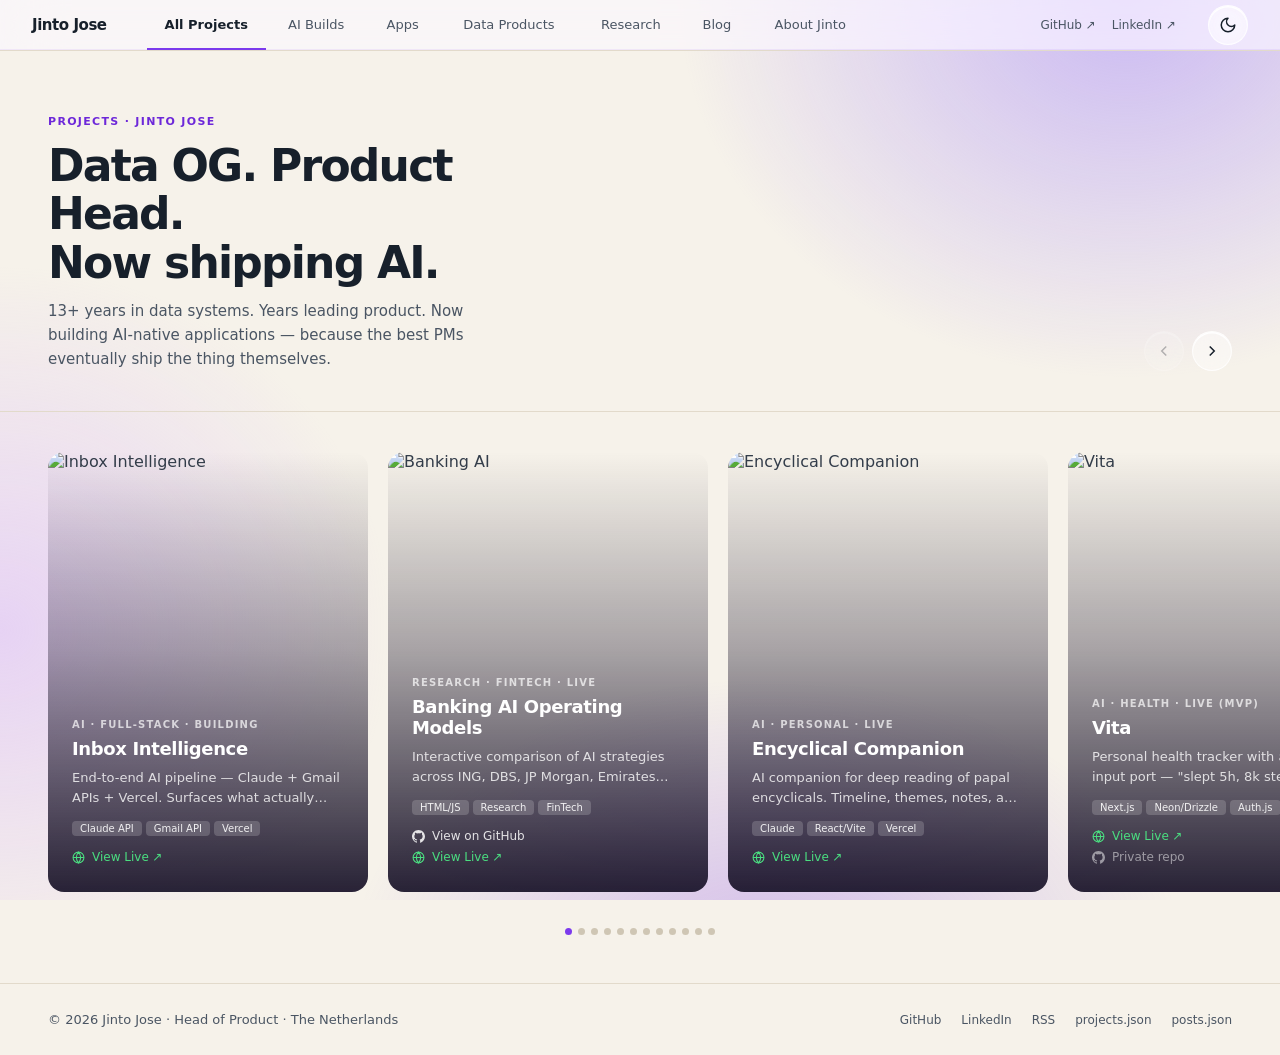
==== commit 619aec13: "Share one header, footer and stylesheet across the portfolio and blog - assets/site.css holds the co" ====
--- a/index.html
+++ b/index.html
@@ -24,7 +24,6 @@
 
 <!-- Canonical -->
 <link rel="canonical" href="https://jintomjose.github.io">
-<link rel="alternate" type="application/rss+xml" title="Jinto Jose — Blog" href="https://jintomjose.github.io/blog/feed.xml">
 
 <!-- JSON-LD Structured Data -->
 <script type="application/ld+json">
@@ -317,33 +316,6 @@
   .about-stat-n { font-size: 36px; font-weight: 800; color: var(--strong); letter-spacing: -0.04em; line-height: 1; }
   .about-stat-l { font-size: 12px; color: var(--tab); margin-top: 6px; text-transform: uppercase; letter-spacing: 0.08em; }
 
-  /* BLOG PANEL (generated markup between the BUILD:BLOG markers) */
-  .blog-panel { display: none; padding: 64px 48px 80px; max-width: 860px; }
-  .blog-panel.visible { display: block; }
-  .blog-panel [hidden] { display: none !important; }
-  .bl-title { font-size: 44px; font-weight: 700; letter-spacing: -0.04em; line-height: 1.1; color: var(--strong); }
-  .bl-intro { font-size: 15px; color: var(--body); line-height: 1.6; margin: 12px 0 28px; max-width: 480px; }
-  .bl-intro a { color: var(--accent-text); font-weight: 600; text-decoration: none; }
-  .bl-filters { display: flex; gap: 6px; flex-wrap: wrap; align-items: center; margin-bottom: 14px; }
-  .bl-chip { font: inherit; font-size: 12px; padding: 6px 13px; border-radius: 999px; cursor: pointer; color: var(--body); background: var(--glass); border: 1px solid var(--glass-line); box-shadow: var(--glass-hi); -webkit-backdrop-filter: blur(18px) saturate(1.5); backdrop-filter: blur(18px) saturate(1.5); transition: all 0.15s; }
-  .bl-chip:hover { color: var(--strong); }
-  .bl-chip.on { background: var(--pbg); color: var(--pfg); border-color: var(--pbg); }
-  .bl-search { margin-left: auto; font: inherit; font-size: 12px; padding: 7px 14px; border-radius: 999px; color: var(--strong); min-width: 180px; background: var(--glass); border: 1px solid var(--glass-line); box-shadow: var(--glass-hi); -webkit-backdrop-filter: blur(18px) saturate(1.5); backdrop-filter: blur(18px) saturate(1.5); }
-  .bl-search::placeholder { color: var(--tab); }
-  .bl-search:focus-visible, .bl-chip:focus-visible, .bl-row:focus-visible { outline: 3px solid var(--accent); outline-offset: 3px; border-radius: 6px; }
-  .bl-month { font-size: 11px; text-transform: uppercase; letter-spacing: 0.12em; color: var(--accent-text); font-weight: 600; margin: 26px 0 6px; }
-  .bl-row { display: grid; grid-template-columns: 62px 1fr auto; gap: 14px; padding: 15px 0; border-top: 1px solid var(--line); align-items: baseline; text-decoration: none; }
-  .bl-d { font-size: 12px; color: var(--tab); font-variant-numeric: tabular-nums; }
-  .bl-d.pin { color: var(--accent-text); font-weight: 600; text-transform: uppercase; letter-spacing: 0.08em; font-size: 10px; }
-  .bl-h { font-size: 17px; font-weight: 700; letter-spacing: -0.02em; line-height: 1.25; color: var(--strong); }
-  .bl-x { font-size: 13.5px; color: var(--body); line-height: 1.5; margin-top: 4px; }
-  .bl-m { font-size: 11px; color: var(--tab); white-space: nowrap; }
-  .bl-row:hover .bl-h { color: var(--accent-text); }
-  .bl-tag { font-size: 10px; padding: 2px 8px; background: var(--chip-bg); color: var(--accent-text); border-radius: 4px; font-weight: 600; vertical-align: middle; }
-  .bl-empty { color: var(--body); line-height: 1.6; padding: 24px 0; }
-  .bl-empty strong { color: var(--strong); font-size: 18px; }
-  .bl-empty a { color: var(--accent-text); font-weight: 600; text-decoration: none; }
-
   /* ACCESSIBILITY FALLBACKS */
   @media (prefers-reduced-transparency: reduce) {
     .p4-arrow-btn, .about-link.secondary { -webkit-backdrop-filter: none; backdrop-filter: none; }
@@ -352,7 +324,7 @@
     .p4-arrow-btn { background: var(--bg); border-color: var(--strong); }
   }
   @media (prefers-reduced-motion: reduce) {
-    .p4-carousel-track, .p4-gcard img, .p4-gcard-cta svg, .bl-chip { transition: none; }
+    .p4-carousel-track, .p4-gcard img, .p4-gcard-cta svg { transition: none; }
   }
 
   /* MOBILE */
@@ -365,12 +337,6 @@
     .p4-carousel-wrap { padding: 24px 0 8px; }
     .p4-carousel-track { padding-left: 20px; gap: 12px; }
     .p4-gcard { width: calc(100vw - 48px); min-height: 380px; }
-
-    .blog-panel { padding: 32px 20px 48px; }
-    .bl-title { font-size: 28px; }
-    .bl-search { margin-left: 0; width: 100%; }
-    .bl-row { grid-template-columns: 48px 1fr; gap: 10px; }
-    .bl-m { display: none; }
 
     .about-panel { padding: 40px 20px; }
     .about-name { font-size: 36px; }
@@ -394,7 +360,7 @@
     <a class="tab" href="/#web" data-view="web" data-label="Apps">Apps</a>
     <a class="tab" href="/#data" data-view="data" data-label="Data Products">Data Products</a>
     <a class="tab" href="/#research" data-view="research" data-label="Research">Research</a>
-    <a class="tab" href="/#blog" data-view="blog" data-label="Blog">Blog</a>
+    <a class="tab" href="/blog/" data-view="blog" data-label="Blog">Blog</a>
     <a class="tab" href="/#about" data-view="about" data-label="About Jinto">About Jinto</a>
   </div>
   <div class="topbar-right">
@@ -768,15 +734,6 @@
     </div>
   </div>
 </section>
-
-<!-- BUILD:BLOG -->
-<section class="blog-panel" id="blogPanel" aria-label="Blog">
-  <div class="about-kicker">Blog · Jinto Jose</div>
-  <h2 class="bl-title">Notes from building in the open.</h2>
-  <p class="bl-intro">Product, data and AI — first published here, then shared on LinkedIn. Everything lives in <a href="https://github.com/jintomjose/jintomjose.github.io" target="_blank" rel="noopener">one GitHub repo</a>. <a href="/blog/feed.xml">RSS</a></p>
-  <div class="bl-empty"><strong>First posts landing soon.</strong><br>Subscribe with <a href="/blog/feed.xml">RSS</a> or follow on <a href="https://www.linkedin.com/in/jintojose" target="_blank" rel="noopener">LinkedIn</a>.</div>
-</section>
-<!-- /BUILD:BLOG -->
 </main>
 
 <!-- BUILD:FOOTER -->
@@ -834,7 +791,7 @@
   p4update();
 }
 
-var P4_VIEWS = ['all', 'ai', 'web', 'data', 'research', 'blog', 'about'];
+var P4_VIEWS = ['all', 'ai', 'web', 'data', 'research', 'about'];
 
 function p4viewFromUrl() {
   var v = location.hash.slice(1);
@@ -842,18 +799,17 @@
 }
 
 function p4showView(view) {
-  var about = view === 'about', blog = view === 'blog', projects = !about && !blog;
+  var about = view === 'about';
   document.getElementById('aboutPanel').classList.toggle('visible', about);
-  document.getElementById('blogPanel').classList.toggle('visible', blog);
-  document.querySelector('.p4-hero').style.display = projects ? '' : 'none';
-  document.querySelector('.p4-carousel-wrap').style.display = projects ? '' : 'none';
-  document.getElementById('p4dots').style.display = projects ? '' : 'none';
+  document.querySelector('.p4-hero').style.display = about ? 'none' : '';
+  document.querySelector('.p4-carousel-wrap').style.display = about ? 'none' : '';
+  document.getElementById('p4dots').style.display = about ? 'none' : '';
   document.querySelectorAll('.tab').forEach(function(t) {
     var on = t.dataset.view === view;
     t.classList.toggle('active', on);
     if (on) t.setAttribute('aria-current', 'page'); else t.removeAttribute('aria-current');
   });
-  if (projects) {
+  if (!about) {
     document.querySelectorAll('#p4track .p4-gcard').forEach(function(c) {
       c.style.display = (view === 'all' || c.dataset.cat === view) ? 'block' : 'none';
     });
@@ -873,29 +829,6 @@
 });
 window.addEventListener('popstate', function() { p4showView(p4viewFromUrl()); });
 document.addEventListener('DOMContentLoaded', function() { p4showView(p4viewFromUrl()); });
-
-// Blog tab: tag chips + search over the generated archive
-(function() {
-  var q = document.getElementById('blQ');
-  if (!q) return;
-  var chips = [].slice.call(document.querySelectorAll('.bl-chip')), rows = [].slice.call(document.querySelectorAll('.bl-row')),
-      groups = [].slice.call(document.querySelectorAll('.bl-month')), none = document.getElementById('blNone'), tag = '';
-  function apply() {
-    var s = q.value.trim().toLowerCase(), shown = 0;
-    rows.forEach(function(r) {
-      var ok = (!tag || r.dataset.tags.split('|').indexOf(tag) > -1) && (!s || r.dataset.text.indexOf(s) > -1);
-      r.hidden = !ok; if (ok) shown++;
-    });
-    groups.forEach(function(g) {
-      var n = g.nextElementSibling, any = false;
-      while (n && n.classList.contains('bl-row')) { if (!n.hidden) any = true; n = n.nextElementSibling; }
-      g.hidden = !any;
-    });
-    none.hidden = shown > 0;
-  }
-  chips.forEach(function(c) { c.addEventListener('click', function() { tag = c.dataset.tag; chips.forEach(function(x) { x.classList.toggle('on', x === c); }); apply(); }); });
-  q.addEventListener('input', apply);
-})();
 
 // Touch swipe support
 (function() {
--- a/assets/site.css
+++ b/assets/site.css
@@ -0,0 +1,144 @@
+/* Shared by the portfolio page and every blog page: colour tokens, header, footer, theme toggle. */
+  /* THEME — Notio Spiritus Liquid Glass (Violet Light / Violet dark). Colours only; layout below is unchanged. */
+  :root {
+    color-scheme: light;
+    --bg: #f6f2ea;
+    --glow-1: rgba(167,139,250,.55); --glow-2: rgba(216,180,254,.50); --glow-3: rgba(124,58,237,.30);
+    --bar: rgba(250,247,255,.66); --bar-hi: inset 0 -1px 0 rgba(124,58,237,.08);
+    --line: #e2dacb; --line-strong: #cfc6b4;
+    --strong: #17202b; --fg: #333d4a; --body: #4a5563; --tab: #4a5563; --tabh: #17202b;
+    --accent: #7c3aed; --accent-text: #6d28d9;
+    --glass: rgba(255,255,255,.45); --glass-line: rgba(255,255,255,.75); --glass-hi: inset 0 1.5px 0 rgba(255,255,255,.95);
+    --afg: #17202b; --ahbg: #17202b; --ahfg: #fffdf8;
+    --dot: #cfc6b4; --dot-on: #7c3aed;
+    --tagbg: rgba(255,255,255,.18);
+    --ov: linear-gradient(to bottom, transparent 0%, rgba(22,16,38,.35) 45%, rgba(22,16,38,.92) 100%);
+    --pbg: #17202b; --pfg: #fffdf8; --pbg-h: #2e3a48;
+    --sbg: rgba(255,253,248,.74); --sline: rgba(255,255,255,.85);
+    --live: #4ade80;
+    --chip-bg: rgba(124,58,237,.10); --code-bg: rgba(23,32,43,.06);
+  }
+  @media (prefers-color-scheme: dark) {
+    :root:not([data-theme="light"]) {
+      color-scheme: dark;
+      --bg: #0f0c18;
+      --glow-1: rgba(124,58,237,.55); --glow-2: rgba(168,85,247,.32); --glow-3: rgba(91,33,182,.40);
+      --bar: rgba(255,255,255,.10); --bar-hi: inset 0 -1px 0 rgba(255,255,255,.06);
+      --line: rgba(255,255,255,.10); --line-strong: rgba(255,255,255,.18);
+      --strong: #ffffff; --fg: #e5e7eb; --body: #aeb7c4; --tab: #aeb7c4; --tabh: #ffffff;
+      --accent: #c084fc; --accent-text: #c084fc;
+      --glass: rgba(255,255,255,.07); --glass-line: rgba(255,255,255,.16); --glass-hi: inset 0 1.5px 0 rgba(255,255,255,.22);
+      --afg: #e5e7eb; --ahbg: #ffffff; --ahfg: #0f0c18;
+      --dot: rgba(255,255,255,.20); --dot-on: #c084fc;
+      --tagbg: rgba(192,132,252,.20);
+      --ov: linear-gradient(to bottom, transparent 0%, rgba(15,12,24,.35) 45%, rgba(15,12,24,.92) 100%);
+      --pbg: #ffffff; --pfg: #0f0c18; --pbg-h: #e5e7eb;
+      --sbg: rgba(30,26,46,.66); --sline: rgba(255,255,255,.10);
+      --chip-bg: rgba(192,132,252,.20); --code-bg: rgba(255,255,255,.08);
+    }
+  }
+  :root[data-theme="dark"] {
+    color-scheme: dark;
+    --bg: #0f0c18;
+    --glow-1: rgba(124,58,237,.55); --glow-2: rgba(168,85,247,.32); --glow-3: rgba(91,33,182,.40);
+    --bar: rgba(255,255,255,.10); --bar-hi: inset 0 -1px 0 rgba(255,255,255,.06);
+    --line: rgba(255,255,255,.10); --line-strong: rgba(255,255,255,.18);
+    --strong: #ffffff; --fg: #e5e7eb; --body: #aeb7c4; --tab: #aeb7c4; --tabh: #ffffff;
+    --accent: #c084fc; --accent-text: #c084fc;
+    --glass: rgba(255,255,255,.07); --glass-line: rgba(255,255,255,.16); --glass-hi: inset 0 1.5px 0 rgba(255,255,255,.22);
+    --afg: #e5e7eb; --ahbg: #ffffff; --ahfg: #0f0c18;
+    --dot: rgba(255,255,255,.20); --dot-on: #c084fc;
+    --tagbg: rgba(192,132,252,.20);
+    --ov: linear-gradient(to bottom, transparent 0%, rgba(15,12,24,.35) 45%, rgba(15,12,24,.92) 100%);
+    --pbg: #ffffff; --pfg: #0f0c18; --pbg-h: #e5e7eb;
+    --sbg: rgba(30,26,46,.66); --sline: rgba(255,255,255,.10);
+    --chip-bg: rgba(192,132,252,.20); --code-bg: rgba(255,255,255,.08);
+  }
+
+  * { box-sizing: border-box; margin: 0; padding: 0; }
+  body { font-family: system-ui, -apple-system, sans-serif; background: var(--bg); color: var(--fg); }
+  /* aurora field: three soft glows behind the page */
+  body::before {
+    content: ""; position: fixed; inset: 0; z-index: -1; pointer-events: none;
+    background:
+      radial-gradient(640px 540px at 88% 0%, var(--glow-1), transparent 70%),
+      radial-gradient(560px 520px at 0% 70%, var(--glow-2), transparent 70%),
+      radial-gradient(600px 420px at 60% 108%, var(--glow-3), transparent 70%);
+  }
+  a:focus-visible, button:focus-visible { outline: 3px solid var(--accent); outline-offset: 3px; border-radius: 6px; }
+
+  /* TOPBAR */
+  .topbar {
+    background: var(--bar);
+    -webkit-backdrop-filter: blur(30px) saturate(1.6); backdrop-filter: blur(30px) saturate(1.6);
+    border-bottom: 1px solid var(--line);
+    box-shadow: var(--bar-hi);
+    padding: 0 32px;
+    display: flex;
+    align-items: center;
+    gap: 32px;
+    position: sticky; top: 0; z-index: 100;
+  }
+  .logo { font-size: 15px; text-decoration: none; font-weight: 800; padding: 16px 0; letter-spacing: -0.03em; margin-right: 8px; color: var(--strong); }
+  .tabs { display: flex; gap: 0; flex: 1; min-width: 0; overflow-x: auto; scrollbar-width: none; }
+  .tabs::-webkit-scrollbar { display: none; }
+  .tab {
+    display: flex; flex-direction: column; align-items: center;
+    font-size: 13px; padding: 16px 18px; text-decoration: none;
+    color: var(--tab); border-bottom: 2px solid transparent;
+    transition: all 0.15s; white-space: nowrap;
+  }
+  /* hidden bold copy keeps the tab as wide as its active state, so nothing shifts when the active tab changes */
+  .tab::after { content: attr(data-label); font-weight: 600; height: 0; overflow: hidden; visibility: hidden; pointer-events: none; }
+  .tab:hover { color: var(--tabh); }
+  .tab.active { color: var(--strong); border-bottom-color: var(--accent); font-weight: 600; }
+  .topbar-right { display: flex; gap: 16px; margin-left: auto; align-items: center; }
+  .topbar-link { text-decoration: none; font-size: 12px; color: var(--tab); text-decoration: none; transition: color 0.15s; }
+  .topbar-link:hover { color: var(--tabh); }
+
+  /* THEME TOGGLE */
+  .theme {
+    width: 40px; height: 40px; border-radius: 50%; flex-shrink: 0;
+    border: 1px solid var(--glass-line); background: var(--glass);
+    -webkit-backdrop-filter: blur(18px) saturate(1.5); backdrop-filter: blur(18px) saturate(1.5);
+    box-shadow: var(--glass-hi);
+    display: flex; align-items: center; justify-content: center;
+    cursor: pointer; color: var(--afg); transition: all 0.15s;
+  }
+  .theme:hover { background: var(--ahbg); color: var(--ahfg); border-color: var(--ahbg); }
+  .theme .ic-sun, .theme .ic-moon { display: none; }
+  :root[data-theme="dark"] .theme .ic-sun { display: block; }
+  :root[data-theme="light"] .theme .ic-moon { display: block; }
+
+  /* FOOTER */
+  .footer {
+    border-top: 1px solid var(--line);
+    padding: 28px 48px;
+    display: flex;
+    justify-content: space-between;
+    align-items: center;
+  }
+  .footer-name { font-size: 13px; color: var(--tab); }
+  .footer-links { display: flex; gap: 20px; }
+  .footer-link { text-decoration: none; font-size: 12px; color: var(--tab); text-decoration: none; transition: color 0.15s; }
+  .footer-link:hover { color: var(--tabh); }
+
+
+  /* ACCESSIBILITY FALLBACKS */
+  @media (prefers-reduced-transparency: reduce) {
+    .topbar, .theme { -webkit-backdrop-filter: none; backdrop-filter: none; }
+    .topbar { background: var(--bg); }
+  }
+  @media (prefers-contrast: more) {
+    .theme { background: var(--bg); border-color: var(--strong); }
+    .tab, .topbar-link, .footer-name, .footer-link { color: var(--strong); }
+  }
+
+  /* MOBILE */
+  @media (max-width: 640px) {
+    .topbar { padding: 0 16px; gap: 12px; }
+    .tab { padding: 14px 12px; font-size: 12px; }
+    .topbar-right { display: none; }
+    .theme { margin-left: auto; }
+    .footer { flex-direction: column; align-items: flex-start; gap: 12px; padding: 20px 20px; }
+  }
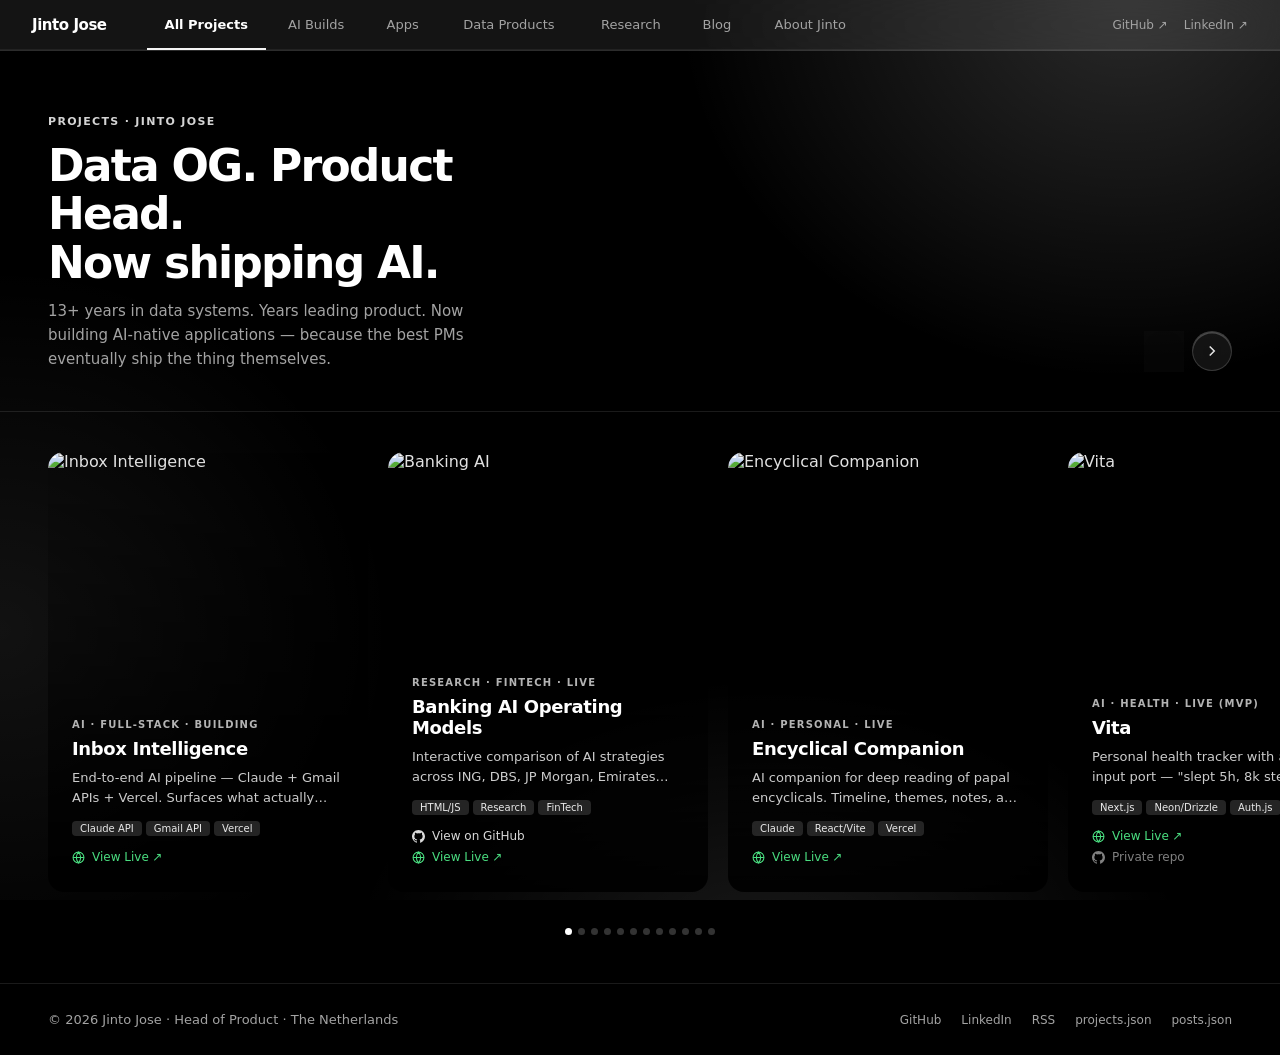
==== commit b81b486e: "Switch to Notio Spiritus Onyx Glass (dark only); remove theme toggle Pure black ground, colourless l" ====
--- a/index.html
+++ b/index.html
@@ -3,14 +3,8 @@
 <head>
 <meta charset="UTF-8">
 <meta name="viewport" content="width=device-width, initial-scale=1.0">
-<meta name="color-scheme" content="light dark">
-<meta name="theme-color" content="#f6f2ea" media="(prefers-color-scheme: light)">
-<meta name="theme-color" content="#0f0c18" media="(prefers-color-scheme: dark)">
-<script>
-(function(){var t;try{t=localStorage.getItem('jj-theme')}catch(e){}
-if(t!=='light'&&t!=='dark')t=matchMedia('(prefers-color-scheme: dark)').matches?'dark':'light';
-document.documentElement.setAttribute('data-theme',t);})();
-</script>
+<meta name="color-scheme" content="dark">
+<meta name="theme-color" content="#000000">
 <title>Jinto Jose — Portfolio</title>
 <meta name="description" content="Head of Product · Data OG · AI-Native Builder. Portfolio of projects by Jinto Jose.">
 <meta name="author" content="Jinto Jose">
@@ -24,6 +18,7 @@
 
 <!-- Canonical -->
 <link rel="canonical" href="https://jintomjose.github.io">
+<link rel="alternate" type="application/rss+xml" title="Jinto Jose — Blog" href="https://jintomjose.github.io/blog/feed.xml">
 
 <!-- JSON-LD Structured Data -->
 <script type="application/ld+json">
@@ -197,7 +192,6 @@
 }
 </script>
 <link rel="stylesheet" href="/assets/site.css">
-<script defer src="/assets/site.js"></script>
 <style>
   /* HERO */
   .p4-hero {
@@ -316,6 +310,33 @@
   .about-stat-n { font-size: 36px; font-weight: 800; color: var(--strong); letter-spacing: -0.04em; line-height: 1; }
   .about-stat-l { font-size: 12px; color: var(--tab); margin-top: 6px; text-transform: uppercase; letter-spacing: 0.08em; }
 
+  /* BLOG PANEL (generated markup between the BUILD:BLOG markers) */
+  .blog-panel { display: none; padding: 64px 48px 80px; max-width: 860px; }
+  .blog-panel.visible { display: block; }
+  .blog-panel [hidden] { display: none !important; }
+  .bl-title { font-size: 44px; font-weight: 700; letter-spacing: -0.04em; line-height: 1.1; color: var(--strong); }
+  .bl-intro { font-size: 15px; color: var(--body); line-height: 1.6; margin: 12px 0 28px; max-width: 480px; }
+  .bl-intro a { color: var(--accent-text); font-weight: 600; text-decoration: none; }
+  .bl-filters { display: flex; gap: 6px; flex-wrap: wrap; align-items: center; margin-bottom: 14px; }
+  .bl-chip { font: inherit; font-size: 12px; padding: 6px 13px; border-radius: 999px; cursor: pointer; color: var(--body); background: var(--glass); border: 1px solid var(--glass-line); box-shadow: var(--glass-hi); -webkit-backdrop-filter: blur(18px) saturate(1.5); backdrop-filter: blur(18px) saturate(1.5); transition: all 0.15s; }
+  .bl-chip:hover { color: var(--strong); }
+  .bl-chip.on { background: var(--pbg); color: var(--pfg); border-color: var(--pbg); }
+  .bl-search { margin-left: auto; font: inherit; font-size: 12px; padding: 7px 14px; border-radius: 999px; color: var(--strong); min-width: 180px; background: var(--glass); border: 1px solid var(--glass-line); box-shadow: var(--glass-hi); -webkit-backdrop-filter: blur(18px) saturate(1.5); backdrop-filter: blur(18px) saturate(1.5); }
+  .bl-search::placeholder { color: var(--tab); }
+  .bl-search:focus-visible, .bl-chip:focus-visible, .bl-row:focus-visible { outline: 3px solid var(--accent); outline-offset: 3px; border-radius: 6px; }
+  .bl-month { font-size: 11px; text-transform: uppercase; letter-spacing: 0.12em; color: var(--accent-text); font-weight: 600; margin: 26px 0 6px; }
+  .bl-row { display: grid; grid-template-columns: 62px 1fr auto; gap: 14px; padding: 15px 0; border-top: 1px solid var(--line); align-items: baseline; text-decoration: none; }
+  .bl-d { font-size: 12px; color: var(--tab); font-variant-numeric: tabular-nums; }
+  .bl-d.pin { color: var(--accent-text); font-weight: 600; text-transform: uppercase; letter-spacing: 0.08em; font-size: 10px; }
+  .bl-h { font-size: 17px; font-weight: 700; letter-spacing: -0.02em; line-height: 1.25; color: var(--strong); }
+  .bl-x { font-size: 13.5px; color: var(--body); line-height: 1.5; margin-top: 4px; }
+  .bl-m { font-size: 11px; color: var(--tab); white-space: nowrap; }
+  .bl-row:hover .bl-h { color: var(--accent-text); }
+  .bl-tag { font-size: 10px; padding: 2px 8px; background: var(--chip-bg); color: var(--accent-text); border-radius: 4px; font-weight: 600; vertical-align: middle; }
+  .bl-empty { color: var(--body); line-height: 1.6; padding: 24px 0; }
+  .bl-empty strong { color: var(--strong); font-size: 18px; }
+  .bl-empty a { color: var(--accent-text); font-weight: 600; text-decoration: none; }
+
   /* ACCESSIBILITY FALLBACKS */
   @media (prefers-reduced-transparency: reduce) {
     .p4-arrow-btn, .about-link.secondary { -webkit-backdrop-filter: none; backdrop-filter: none; }
@@ -324,7 +345,7 @@
     .p4-arrow-btn { background: var(--bg); border-color: var(--strong); }
   }
   @media (prefers-reduced-motion: reduce) {
-    .p4-carousel-track, .p4-gcard img, .p4-gcard-cta svg { transition: none; }
+    .p4-carousel-track, .p4-gcard img, .p4-gcard-cta svg, .bl-chip { transition: none; }
   }
 
   /* MOBILE */
@@ -337,6 +358,12 @@
     .p4-carousel-wrap { padding: 24px 0 8px; }
     .p4-carousel-track { padding-left: 20px; gap: 12px; }
     .p4-gcard { width: calc(100vw - 48px); min-height: 380px; }
+
+    .blog-panel { padding: 32px 20px 48px; }
+    .bl-title { font-size: 28px; }
+    .bl-search { margin-left: 0; width: 100%; }
+    .bl-row { grid-template-columns: 48px 1fr; gap: 10px; }
+    .bl-m { display: none; }
 
     .about-panel { padding: 40px 20px; }
     .about-name { font-size: 36px; }
@@ -360,17 +387,13 @@
     <a class="tab" href="/#web" data-view="web" data-label="Apps">Apps</a>
     <a class="tab" href="/#data" data-view="data" data-label="Data Products">Data Products</a>
     <a class="tab" href="/#research" data-view="research" data-label="Research">Research</a>
-    <a class="tab" href="/blog/" data-view="blog" data-label="Blog">Blog</a>
+    <a class="tab" href="/#blog" data-view="blog" data-label="Blog">Blog</a>
     <a class="tab" href="/#about" data-view="about" data-label="About Jinto">About Jinto</a>
   </div>
   <div class="topbar-right">
     <a class="topbar-link" href="https://github.com/jintomjose" target="_blank" rel="noopener" aria-label="Jinto Jose on GitHub">GitHub ↗</a>
     <a class="topbar-link" href="https://www.linkedin.com/in/jintojose" target="_blank" rel="noopener" aria-label="Jinto Jose on LinkedIn">LinkedIn ↗</a>
   </div>
-  <button class="theme" id="theme" type="button" aria-label="Switch theme">
-    <svg class="ic-sun" width="18" height="18" viewBox="0 0 24 24" fill="none" stroke="currentColor" stroke-width="2" stroke-linecap="round" stroke-linejoin="round" aria-hidden="true"><circle cx="12" cy="12" r="4"/><path d="M12 2v2M12 20v2M4.93 4.93l1.41 1.41M17.66 17.66l1.41 1.41M2 12h2M20 12h2M4.93 19.07l1.41-1.41M17.66 6.34l1.41-1.41"/></svg>
-    <svg class="ic-moon" width="18" height="18" viewBox="0 0 24 24" fill="none" stroke="currentColor" stroke-width="2" stroke-linecap="round" stroke-linejoin="round" aria-hidden="true"><path d="M12 3a6 6 0 0 0 9 9 9 9 0 1 1-9-9Z"/></svg>
-  </button>
 </nav>
 </header>
 <!-- /BUILD:HEADER -->
@@ -734,6 +757,15 @@
     </div>
   </div>
 </section>
+
+<!-- BUILD:BLOG -->
+<section class="blog-panel" id="blogPanel" aria-label="Blog">
+  <div class="about-kicker">Blog · Jinto Jose</div>
+  <h2 class="bl-title">Notes from building in the open.</h2>
+  <p class="bl-intro">Product, data and AI — first published here, then shared on LinkedIn. Everything lives in <a href="https://github.com/jintomjose/jintomjose.github.io" target="_blank" rel="noopener">one GitHub repo</a>. <a href="/blog/feed.xml">RSS</a></p>
+  <div class="bl-empty"><strong>First posts landing soon.</strong><br>Subscribe with <a href="/blog/feed.xml">RSS</a> or follow on <a href="https://www.linkedin.com/in/jintojose" target="_blank" rel="noopener">LinkedIn</a>.</div>
+</section>
+<!-- /BUILD:BLOG -->
 </main>
 
 <!-- BUILD:FOOTER -->
@@ -791,7 +823,7 @@
   p4update();
 }
 
-var P4_VIEWS = ['all', 'ai', 'web', 'data', 'research', 'about'];
+var P4_VIEWS = ['all', 'ai', 'web', 'data', 'research', 'blog', 'about'];
 
 function p4viewFromUrl() {
   var v = location.hash.slice(1);
@@ -799,17 +831,18 @@
 }
 
 function p4showView(view) {
-  var about = view === 'about';
+  var about = view === 'about', blog = view === 'blog', projects = !about && !blog;
   document.getElementById('aboutPanel').classList.toggle('visible', about);
-  document.querySelector('.p4-hero').style.display = about ? 'none' : '';
-  document.querySelector('.p4-carousel-wrap').style.display = about ? 'none' : '';
-  document.getElementById('p4dots').style.display = about ? 'none' : '';
+  document.getElementById('blogPanel').classList.toggle('visible', blog);
+  document.querySelector('.p4-hero').style.display = projects ? '' : 'none';
+  document.querySelector('.p4-carousel-wrap').style.display = projects ? '' : 'none';
+  document.getElementById('p4dots').style.display = projects ? '' : 'none';
   document.querySelectorAll('.tab').forEach(function(t) {
     var on = t.dataset.view === view;
     t.classList.toggle('active', on);
     if (on) t.setAttribute('aria-current', 'page'); else t.removeAttribute('aria-current');
   });
-  if (!about) {
+  if (projects) {
     document.querySelectorAll('#p4track .p4-gcard').forEach(function(c) {
       c.style.display = (view === 'all' || c.dataset.cat === view) ? 'block' : 'none';
     });
@@ -829,6 +862,29 @@
 });
 window.addEventListener('popstate', function() { p4showView(p4viewFromUrl()); });
 document.addEventListener('DOMContentLoaded', function() { p4showView(p4viewFromUrl()); });
+
+// Blog tab: tag chips + search over the generated archive
+(function() {
+  var q = document.getElementById('blQ');
+  if (!q) return;
+  var chips = [].slice.call(document.querySelectorAll('.bl-chip')), rows = [].slice.call(document.querySelectorAll('.bl-row')),
+      groups = [].slice.call(document.querySelectorAll('.bl-month')), none = document.getElementById('blNone'), tag = '';
+  function apply() {
+    var s = q.value.trim().toLowerCase(), shown = 0;
+    rows.forEach(function(r) {
+      var ok = (!tag || r.dataset.tags.split('|').indexOf(tag) > -1) && (!s || r.dataset.text.indexOf(s) > -1);
+      r.hidden = !ok; if (ok) shown++;
+    });
+    groups.forEach(function(g) {
+      var n = g.nextElementSibling, any = false;
+      while (n && n.classList.contains('bl-row')) { if (!n.hidden) any = true; n = n.nextElementSibling; }
+      g.hidden = !any;
+    });
+    none.hidden = shown > 0;
+  }
+  chips.forEach(function(c) { c.addEventListener('click', function() { tag = c.dataset.tag; chips.forEach(function(x) { x.classList.toggle('on', x === c); }); apply(); }); });
+  q.addEventListener('input', apply);
+})();
 
 // Touch swipe support
 (function() {
--- a/assets/site.css
+++ b/assets/site.css
@@ -1,58 +1,22 @@
-/* Shared by the portfolio page and every blog page: colour tokens, header, footer, theme toggle. */
-  /* THEME — Notio Spiritus Liquid Glass (Violet Light / Violet dark). Colours only; layout below is unchanged. */
+/* Shared by the portfolio page and every blog page: colour tokens, header, footer. */
+  /* THEME — Notio Spiritus Onyx Glass (pure black, colourless liquid glass). Colours only; layout below is unchanged. */
   :root {
-    color-scheme: light;
-    --bg: #f6f2ea;
-    --glow-1: rgba(167,139,250,.55); --glow-2: rgba(216,180,254,.50); --glow-3: rgba(124,58,237,.30);
-    --bar: rgba(250,247,255,.66); --bar-hi: inset 0 -1px 0 rgba(124,58,237,.08);
-    --line: #e2dacb; --line-strong: #cfc6b4;
-    --strong: #17202b; --fg: #333d4a; --body: #4a5563; --tab: #4a5563; --tabh: #17202b;
-    --accent: #7c3aed; --accent-text: #6d28d9;
-    --glass: rgba(255,255,255,.45); --glass-line: rgba(255,255,255,.75); --glass-hi: inset 0 1.5px 0 rgba(255,255,255,.95);
-    --afg: #17202b; --ahbg: #17202b; --ahfg: #fffdf8;
-    --dot: #cfc6b4; --dot-on: #7c3aed;
-    --tagbg: rgba(255,255,255,.18);
-    --ov: linear-gradient(to bottom, transparent 0%, rgba(22,16,38,.35) 45%, rgba(22,16,38,.92) 100%);
-    --pbg: #17202b; --pfg: #fffdf8; --pbg-h: #2e3a48;
-    --sbg: rgba(255,253,248,.74); --sline: rgba(255,255,255,.85);
+    color-scheme: dark;
+    --bg: #000000;
+    --glow-1: rgba(255,255,255,.16); --glow-2: rgba(255,255,255,.07); --glow-3: rgba(255,255,255,.10);
+    --bar: rgba(255,255,255,.08); --bar-hi: inset 0 -1px 0 rgba(255,255,255,.06);
+    --line: rgba(255,255,255,.10); --line-strong: #404040;
+    --strong: #ffffff; --fg: #e5e5e5; --body: #a3a3a3; --tab: #a3a3a3; --tabh: #ffffff;
+    --accent: #f5f5f5; --accent-text: #d4d4d4;
+    --glass: rgba(255,255,255,.07); --glass-line: rgba(255,255,255,.16); --glass-hi: inset 0 1.5px 0 rgba(255,255,255,.22);
+    --afg: #e5e5e5; --ahbg: #ffffff; --ahfg: #000000;
+    --dot: rgba(255,255,255,.20); --dot-on: #ffffff;
+    --tagbg: rgba(255,255,255,.14);
+    --ov: linear-gradient(to bottom, transparent 0%, rgba(0,0,0,.35) 45%, rgba(0,0,0,.92) 100%);
+    --pbg: #ffffff; --pfg: #000000; --pbg-h: #e5e5e5;
+    --sbg: rgba(20,20,20,.66); --sline: rgba(255,255,255,.10);
     --live: #4ade80;
-    --chip-bg: rgba(124,58,237,.10); --code-bg: rgba(23,32,43,.06);
-  }
-  @media (prefers-color-scheme: dark) {
-    :root:not([data-theme="light"]) {
-      color-scheme: dark;
-      --bg: #0f0c18;
-      --glow-1: rgba(124,58,237,.55); --glow-2: rgba(168,85,247,.32); --glow-3: rgba(91,33,182,.40);
-      --bar: rgba(255,255,255,.10); --bar-hi: inset 0 -1px 0 rgba(255,255,255,.06);
-      --line: rgba(255,255,255,.10); --line-strong: rgba(255,255,255,.18);
-      --strong: #ffffff; --fg: #e5e7eb; --body: #aeb7c4; --tab: #aeb7c4; --tabh: #ffffff;
-      --accent: #c084fc; --accent-text: #c084fc;
-      --glass: rgba(255,255,255,.07); --glass-line: rgba(255,255,255,.16); --glass-hi: inset 0 1.5px 0 rgba(255,255,255,.22);
-      --afg: #e5e7eb; --ahbg: #ffffff; --ahfg: #0f0c18;
-      --dot: rgba(255,255,255,.20); --dot-on: #c084fc;
-      --tagbg: rgba(192,132,252,.20);
-      --ov: linear-gradient(to bottom, transparent 0%, rgba(15,12,24,.35) 45%, rgba(15,12,24,.92) 100%);
-      --pbg: #ffffff; --pfg: #0f0c18; --pbg-h: #e5e7eb;
-      --sbg: rgba(30,26,46,.66); --sline: rgba(255,255,255,.10);
-      --chip-bg: rgba(192,132,252,.20); --code-bg: rgba(255,255,255,.08);
-    }
-  }
-  :root[data-theme="dark"] {
-    color-scheme: dark;
-    --bg: #0f0c18;
-    --glow-1: rgba(124,58,237,.55); --glow-2: rgba(168,85,247,.32); --glow-3: rgba(91,33,182,.40);
-    --bar: rgba(255,255,255,.10); --bar-hi: inset 0 -1px 0 rgba(255,255,255,.06);
-    --line: rgba(255,255,255,.10); --line-strong: rgba(255,255,255,.18);
-    --strong: #ffffff; --fg: #e5e7eb; --body: #aeb7c4; --tab: #aeb7c4; --tabh: #ffffff;
-    --accent: #c084fc; --accent-text: #c084fc;
-    --glass: rgba(255,255,255,.07); --glass-line: rgba(255,255,255,.16); --glass-hi: inset 0 1.5px 0 rgba(255,255,255,.22);
-    --afg: #e5e7eb; --ahbg: #ffffff; --ahfg: #0f0c18;
-    --dot: rgba(255,255,255,.20); --dot-on: #c084fc;
-    --tagbg: rgba(192,132,252,.20);
-    --ov: linear-gradient(to bottom, transparent 0%, rgba(15,12,24,.35) 45%, rgba(15,12,24,.92) 100%);
-    --pbg: #ffffff; --pfg: #0f0c18; --pbg-h: #e5e7eb;
-    --sbg: rgba(30,26,46,.66); --sline: rgba(255,255,255,.10);
-    --chip-bg: rgba(192,132,252,.20); --code-bg: rgba(255,255,255,.08);
+    --chip-bg: rgba(255,255,255,.12); --code-bg: rgba(255,255,255,.08);
   }
 
   * { box-sizing: border-box; margin: 0; padding: 0; }
@@ -96,20 +60,6 @@
   .topbar-link { text-decoration: none; font-size: 12px; color: var(--tab); text-decoration: none; transition: color 0.15s; }
   .topbar-link:hover { color: var(--tabh); }
 
-  /* THEME TOGGLE */
-  .theme {
-    width: 40px; height: 40px; border-radius: 50%; flex-shrink: 0;
-    border: 1px solid var(--glass-line); background: var(--glass);
-    -webkit-backdrop-filter: blur(18px) saturate(1.5); backdrop-filter: blur(18px) saturate(1.5);
-    box-shadow: var(--glass-hi);
-    display: flex; align-items: center; justify-content: center;
-    cursor: pointer; color: var(--afg); transition: all 0.15s;
-  }
-  .theme:hover { background: var(--ahbg); color: var(--ahfg); border-color: var(--ahbg); }
-  .theme .ic-sun, .theme .ic-moon { display: none; }
-  :root[data-theme="dark"] .theme .ic-sun { display: block; }
-  :root[data-theme="light"] .theme .ic-moon { display: block; }
-
   /* FOOTER */
   .footer {
     border-top: 1px solid var(--line);
@@ -126,11 +76,10 @@
 
   /* ACCESSIBILITY FALLBACKS */
   @media (prefers-reduced-transparency: reduce) {
-    .topbar, .theme { -webkit-backdrop-filter: none; backdrop-filter: none; }
+    .topbar { -webkit-backdrop-filter: none; backdrop-filter: none; }
     .topbar { background: var(--bg); }
   }
   @media (prefers-contrast: more) {
-    .theme { background: var(--bg); border-color: var(--strong); }
     .tab, .topbar-link, .footer-name, .footer-link { color: var(--strong); }
   }
 
@@ -139,6 +88,5 @@
     .topbar { padding: 0 16px; gap: 12px; }
     .tab { padding: 14px 12px; font-size: 12px; }
     .topbar-right { display: none; }
-    .theme { margin-left: auto; }
     .footer { flex-direction: column; align-items: flex-start; gap: 12px; padding: 20px 20px; }
   }
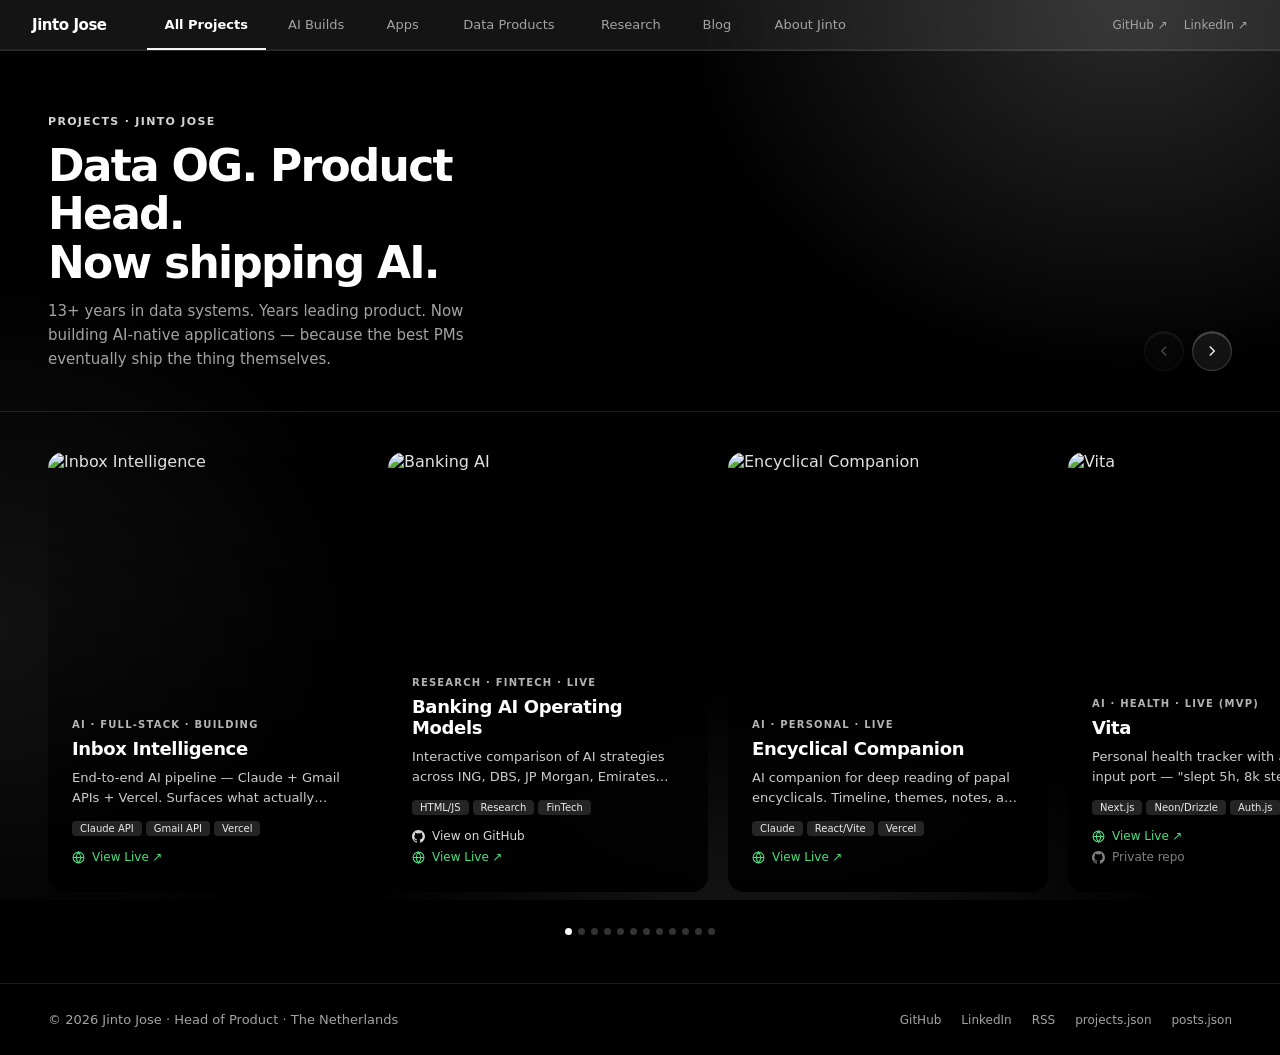
==== commit e86346f3: "Add a standalone /about/ intro page; retire the in-page About tab New /about/ page introduces Jinto " ====
--- a/index.html
+++ b/index.html
@@ -287,28 +287,8 @@
   .p4-dot-btn { width: 7px; height: 7px; border-radius: 50%; border: none; background: var(--dot); cursor: pointer; padding: 0; transition: background 0.2s; }
   .p4-dot-btn.active { background: var(--dot-on); }
 
-  /* ABOUT PANEL */
-  .about-panel { display: none; padding: 80px 48px; max-width: 860px; }
-  .about-panel.visible { display: block; }
+  /* Small uppercase section label (used by the Blog tab) */
   .about-kicker { font-size: 11px; text-transform: uppercase; letter-spacing: 0.14em; color: var(--accent-text); font-weight: 600; margin-bottom: 20px; }
-  .about-name { font-size: 52px; font-weight: 800; letter-spacing: -0.04em; color: var(--strong); line-height: 1; margin-bottom: 8px; }
-  .about-title { font-size: 18px; color: var(--body); font-weight: 400; margin-bottom: 40px; letter-spacing: -0.01em; }
-  .about-divider { width: 40px; height: 2px; background: var(--accent); margin-bottom: 40px; }
-  .about-bio { font-size: 17px; color: var(--body); line-height: 1.75; max-width: 620px; margin-bottom: 20px; }
-  .about-bio strong { color: var(--strong); font-weight: 600; }
-  .about-links { display: flex; gap: 12px; margin-top: 48px; flex-wrap: wrap; }
-  .about-link {
-    display: inline-flex; align-items: center; gap: 8px;
-    padding: 12px 20px; border-radius: 8px; font-size: 13px; font-weight: 600;
-    text-decoration: none; transition: all 0.15s; letter-spacing: -0.01em;
-  }
-  .about-link.primary { background: var(--pbg); color: var(--pfg); }
-  .about-link.primary:hover { background: var(--pbg-h); }
-  .about-link.secondary { background: var(--sbg); color: var(--body); border: 1px solid var(--sline); -webkit-backdrop-filter: blur(24px) saturate(1.4); backdrop-filter: blur(24px) saturate(1.4); }
-  .about-link.secondary:hover { border-color: var(--line-strong); color: var(--strong); }
-  .about-stats { display: flex; gap: 40px; margin-top: 56px; padding-top: 40px; border-top: 1px solid var(--line); }
-  .about-stat-n { font-size: 36px; font-weight: 800; color: var(--strong); letter-spacing: -0.04em; line-height: 1; }
-  .about-stat-l { font-size: 12px; color: var(--tab); margin-top: 6px; text-transform: uppercase; letter-spacing: 0.08em; }
 
   /* BLOG PANEL (generated markup between the BUILD:BLOG markers) */
   .blog-panel { display: none; padding: 64px 48px 80px; max-width: 860px; }
@@ -339,7 +319,7 @@
 
   /* ACCESSIBILITY FALLBACKS */
   @media (prefers-reduced-transparency: reduce) {
-    .p4-arrow-btn, .about-link.secondary { -webkit-backdrop-filter: none; backdrop-filter: none; }
+    .p4-arrow-btn { -webkit-backdrop-filter: none; backdrop-filter: none; }
   }
   @media (prefers-contrast: more) {
     .p4-arrow-btn { background: var(--bg); border-color: var(--strong); }
@@ -365,13 +345,6 @@
     .bl-row { grid-template-columns: 48px 1fr; gap: 10px; }
     .bl-m { display: none; }
 
-    .about-panel { padding: 40px 20px; }
-    .about-name { font-size: 36px; }
-    .about-bio { font-size: 15px; }
-    .about-stats { flex-wrap: wrap; gap: 24px; }
-    .about-stat-n { font-size: 28px; }
-    .about-links { flex-direction: column; }
-    .about-link { justify-content: center; }
   }
 </style>
 </head>
@@ -388,7 +361,7 @@
     <a class="tab" href="/#data" data-view="data" data-label="Data Products">Data Products</a>
     <a class="tab" href="/#research" data-view="research" data-label="Research">Research</a>
     <a class="tab" href="/#blog" data-view="blog" data-label="Blog">Blog</a>
-    <a class="tab" href="/#about" data-view="about" data-label="About Jinto">About Jinto</a>
+    <a class="tab" href="/about/" data-view="about" data-label="About Jinto">About Jinto</a>
   </div>
   <div class="topbar-right">
     <a class="topbar-link" href="https://github.com/jintomjose" target="_blank" rel="noopener" aria-label="Jinto Jose on GitHub">GitHub ↗</a>
@@ -710,60 +683,62 @@
 <!-- DOTS -->
 <div class="p4-dots" id="p4dots"></div>
 
-<!-- ABOUT PANEL -->
-<section class="about-panel" id="aboutPanel" aria-label="About Jinto Jose">
-  <div class="about-kicker">Head of Product · The Netherlands · 2026</div>
-  <div class="about-name">Jinto Jose</div>
-  <div class="about-title">Head of Product &nbsp;·&nbsp; Data Domain &nbsp;·&nbsp; AI-Native Builder</div>
-  <div class="about-divider"></div>
-
-  <p class="about-bio">
-    I spent <strong>over 13 years in the data domain</strong> — architecting pipelines, building financial data systems, and turning raw data into decisions. That gave me something most product people don't have: I think in systems, not features.
-  </p>
-  <p class="about-bio">
-    From there I moved into <strong>product leadership</strong> — leading teams, shipping roadmaps, and bridging the gap between data intelligence and business outcomes across financial institutions and enterprise organisations.
-  </p>
-  <p class="about-bio">
-    Now I'm in a third chapter: <strong>building AI-native applications</strong> from scratch. Claude API, Vercel, GitHub — the stack that makes a product person genuinely dangerous. I'm not just speccing products for engineers anymore. I'm shipping them myself.
-  </p>
-
-  <div class="about-links">
-    <a class="about-link primary" href="https://github.com/jintomjose" target="_blank">
-      <svg width="15" height="15" viewBox="0 0 24 24" fill="currentColor"><path d="M12 0C5.37 0 0 5.37 0 12c0 5.3 3.44 9.8 8.2 11.38.6.1.82-.26.82-.58v-2.02c-3.34.72-4.04-1.6-4.04-1.6-.54-1.38-1.33-1.74-1.33-1.74-1.08-.74.08-.72.08-.72 1.2.08 1.83 1.23 1.83 1.23 1.06 1.82 2.8 1.3 3.48.99.1-.77.42-1.3.76-1.6-2.67-.3-5.47-1.33-5.47-5.93 0-1.3.47-2.38 1.23-3.22-.12-.3-.53-1.52.12-3.18 0 0 1-.32 3.3 1.23a11.5 11.5 0 0 1 3-.4c1.02 0 2.04.13 3 .4 2.28-1.55 3.28-1.23 3.28-1.23.66 1.66.24 2.88.12 3.18.77.84 1.23 1.92 1.23 3.22 0 4.6-2.8 5.63-5.48 5.92.43.37.82 1.1.82 2.22v3.3c0 .32.22.7.83.57C20.56 21.8 24 17.3 24 12c0-6.63-5.37-12-12-12z"/></svg>
-      View GitHub
-    </a>
-    <a class="about-link secondary" href="https://www.linkedin.com/in/jintojose" target="_blank">
-      <svg width="15" height="15" viewBox="0 0 24 24" fill="currentColor"><path d="M20.447 20.452h-3.554v-5.569c0-1.328-.027-3.037-1.852-3.037-1.853 0-2.136 1.445-2.136 2.939v5.667H9.351V9h3.414v1.561h.046c.477-.9 1.637-1.85 3.37-1.85 3.601 0 4.267 2.37 4.267 5.455v6.286zM5.337 7.433a2.062 2.062 0 0 1-2.063-2.065 2.064 2.064 0 1 1 2.063 2.065zm1.782 13.019H3.555V9h3.564v11.452zM22.225 0H1.771C.792 0 0 .774 0 1.729v20.542C0 23.227.792 24 1.771 24h20.451C23.2 24 24 23.227 24 22.271V1.729C24 .774 23.2 0 22.222 0h.003z"/></svg>
-      Connect on LinkedIn
-    </a>
-  </div>
-
-  <div class="about-stats">
-    <div>
-      <div class="about-stat-n">13+</div>
-      <div class="about-stat-l">Years in Data</div>
-    </div>
-    <div>
-      <div class="about-stat-n">15</div>
-      <div class="about-stat-l">Projects</div>
-    </div>
-    <div>
-      <div class="about-stat-n">9</div>
-      <div class="about-stat-l">Live Deployments</div>
-    </div>
-    <div>
-      <div class="about-stat-n">4</div>
-      <div class="about-stat-l">Domains</div>
-    </div>
-  </div>
-</section>
-
 <!-- BUILD:BLOG -->
 <section class="blog-panel" id="blogPanel" aria-label="Blog">
   <div class="about-kicker">Blog · Jinto Jose</div>
   <h2 class="bl-title">Notes from building in the open.</h2>
   <p class="bl-intro">Product, data and AI — first published here, then shared on LinkedIn. Everything lives in <a href="https://github.com/jintomjose/jintomjose.github.io" target="_blank" rel="noopener">one GitHub repo</a>. <a href="/blog/feed.xml">RSS</a></p>
-  <div class="bl-empty"><strong>First posts landing soon.</strong><br>Subscribe with <a href="/blog/feed.xml">RSS</a> or follow on <a href="https://www.linkedin.com/in/jintojose" target="_blank" rel="noopener">LinkedIn</a>.</div>
+  <div class="bl-filters" role="group" aria-label="Filter posts">
+    <button class="bl-chip on" type="button" data-tag="">All</button>
+    <button class="bl-chip" type="button" data-tag="AI">AI</button>
+    <button class="bl-chip" type="button" data-tag="Building">Building</button>
+    <button class="bl-chip" type="button" data-tag="Career">Career</button>
+    <button class="bl-chip" type="button" data-tag="Leadership">Leadership</button>
+    <button class="bl-chip" type="button" data-tag="Product">Product</button>
+    <input class="bl-search" id="blQ" type="search" placeholder="Search posts…" aria-label="Search posts">
+  </div>
+  <div id="blList">
+  
+  <h3 class="bl-month" data-group>October 2026</h3>
+<a class="bl-row" href="/blog/work-moved-upstream/" data-tags="Product|AI" data-text="the work did not disappear. it moved upstream 89% of the scope in my habit-tracker app was built by an agent. the other 11% took the most thought: pricing, product taste, killing an idea i'd argued… product ai">
+    <span class="bl-d">27 Oct</span>
+    <div><div class="bl-h">The work did not disappear. It moved upstream</div><div class="bl-x">89% of the scope in my habit-tracker app was built by an agent. The other 11% took the most thought: pricing, product taste, killing an idea I'd argued…</div></div>
+    <span class="bl-m">1 min</span>
+  </a>
+<a class="bl-row" href="/blog/one-person-software-factory/" data-tags="AI|Building" data-text="my one-person software factory 118 story points in 3 days. my original sprint plan had spread them over 6 sprints. that came from my habit-tracker app, built mostly by a coding agent. but… ai building">
+    <span class="bl-d">22 Oct</span>
+    <div><div class="bl-h">My one-person software factory</div><div class="bl-x">118 story points in 3 days. My original sprint plan had spread them over 6 sprints. That came from my habit-tracker app, built mostly by a coding agent. But…</div></div>
+    <span class="bl-m">1 min</span>
+  </a>
+<a class="bl-row" href="/blog/four-ai-sdlc-playbooks/" data-tags="AI|Building" data-text="four companies, four ai-native sdlcs 4 companies published their take on the ai-native software lifecycle in the last few months: anthropic, atlassian, google cloud and shopify. i read them… ai building">
+    <span class="bl-d">20 Oct</span>
+    <div><div class="bl-h">Four companies, four AI-native SDLCs</div><div class="bl-x">4 companies published their take on the AI-native software lifecycle in the last few months: Anthropic, Atlassian, Google Cloud and Shopify. I read them…</div></div>
+    <span class="bl-m">1 min</span>
+  </a>
+<a class="bl-row" href="/blog/four-shifts-from-paris/" data-tags="AI" data-text="four shifts i'm carrying back from paris two days at ai engineer paris, hosted by mistral, showed me that the model is no longer the story. the story is everything around it. i spent two days at ai… ai">
+    <span class="bl-d">03 Oct</span>
+    <div><div class="bl-h">Four shifts I'm carrying back from Paris</div><div class="bl-x">Two days at AI Engineer Paris, hosted by Mistral, showed me that the model is no longer the story. The story is everything around it. I spent two days at AI…</div></div>
+    <span class="bl-m">4 min</span>
+  </a>
+<h3 class="bl-month" data-group>September 2026</h3>
+<a class="bl-row" href="/blog/ai-engineer-paris/" data-tags="AI" data-text="two days at ai engineer paris, hosted by mistral two days at ai engineer paris, hosted by mistral. a strategy team from a bank, in a hall full of engineers, researchers and builders. that used to feel like… ai">
+    <span class="bl-d">24 Sep</span>
+    <div><div class="bl-h">Two days at AI Engineer Paris, hosted by Mistral</div><div class="bl-x">Two days at AI Engineer Paris, hosted by Mistral. A strategy team from a bank, in a hall full of engineers, researchers and builders. That used to feel like…</div></div>
+    <span class="bl-m">1 min</span>
+  </a>
+<a class="bl-row" href="/blog/prioritisation-leadership-habit/" data-tags="Product|Leadership" data-text="prioritisation is a leadership habit, not a one-time framework most teams treat prioritisation like a meeting. they schedule it, run a scoring exercise, produce a ranked list — and then don't revisit it until something… product leadership">
+    <span class="bl-d">16 Sep</span>
+    <div><div class="bl-h">Prioritisation is a leadership habit, not a one-time framework</div><div class="bl-x">Most teams treat prioritisation like a meeting. They schedule it, run a scoring exercise, produce a ranked list — and then don't revisit it until something…</div></div>
+    <span class="bl-m">4 min</span>
+  </a>
+<h3 class="bl-month" data-group>June 2026</h3>
+<a class="bl-row" href="/blog/why-i-started-building-again/" data-tags="Building|AI|Career" data-text="why i started building again i've worked with data for most of my career. and for most of that career, there was always a missing piece — we could collect it, store it, model it. but… building ai career">
+    <span class="bl-d">06 Jun</span>
+    <div><div class="bl-h">Why I started building again</div><div class="bl-x">I've worked with data for most of my career. And for most of that career, there was always a missing piece — we could collect it, store it, model it. But…</div></div>
+    <span class="bl-m">2 min</span>
+  </a>
+  </div>
+  <p class="bl-empty" id="blNone" hidden>No posts match. Try a different tag or search.</p>
 </section>
 <!-- /BUILD:BLOG -->
 </main>
@@ -823,7 +798,10 @@
   p4update();
 }
 
-var P4_VIEWS = ['all', 'ai', 'web', 'data', 'research', 'blog', 'about'];
+var P4_VIEWS = ['all', 'ai', 'web', 'data', 'research', 'blog'];
+
+// The About tab is now its own page; keep old /#about links working.
+if (location.hash === '#about') location.replace('/about/');
 
 function p4viewFromUrl() {
   var v = location.hash.slice(1);
@@ -831,8 +809,7 @@
 }
 
 function p4showView(view) {
-  var about = view === 'about', blog = view === 'blog', projects = !about && !blog;
-  document.getElementById('aboutPanel').classList.toggle('visible', about);
+  var blog = view === 'blog', projects = !blog;
   document.getElementById('blogPanel').classList.toggle('visible', blog);
   document.querySelector('.p4-hero').style.display = projects ? '' : 'none';
   document.querySelector('.p4-carousel-wrap').style.display = projects ? '' : 'none';
@@ -850,7 +827,7 @@
   }
 }
 
-// Header tabs are real links (/#ai, /#about, ...). Here they switch views in place and keep the address in sync.
+// Header tabs are real links (/#ai, /#blog, ...). Here they switch views in place and keep the address in sync.
 document.addEventListener('click', function(e) {
   var a = e.target.closest('.tab[data-view]');
   if (!a || e.defaultPrevented || e.button || e.metaKey || e.ctrlKey || e.shiftKey || e.altKey) return;
